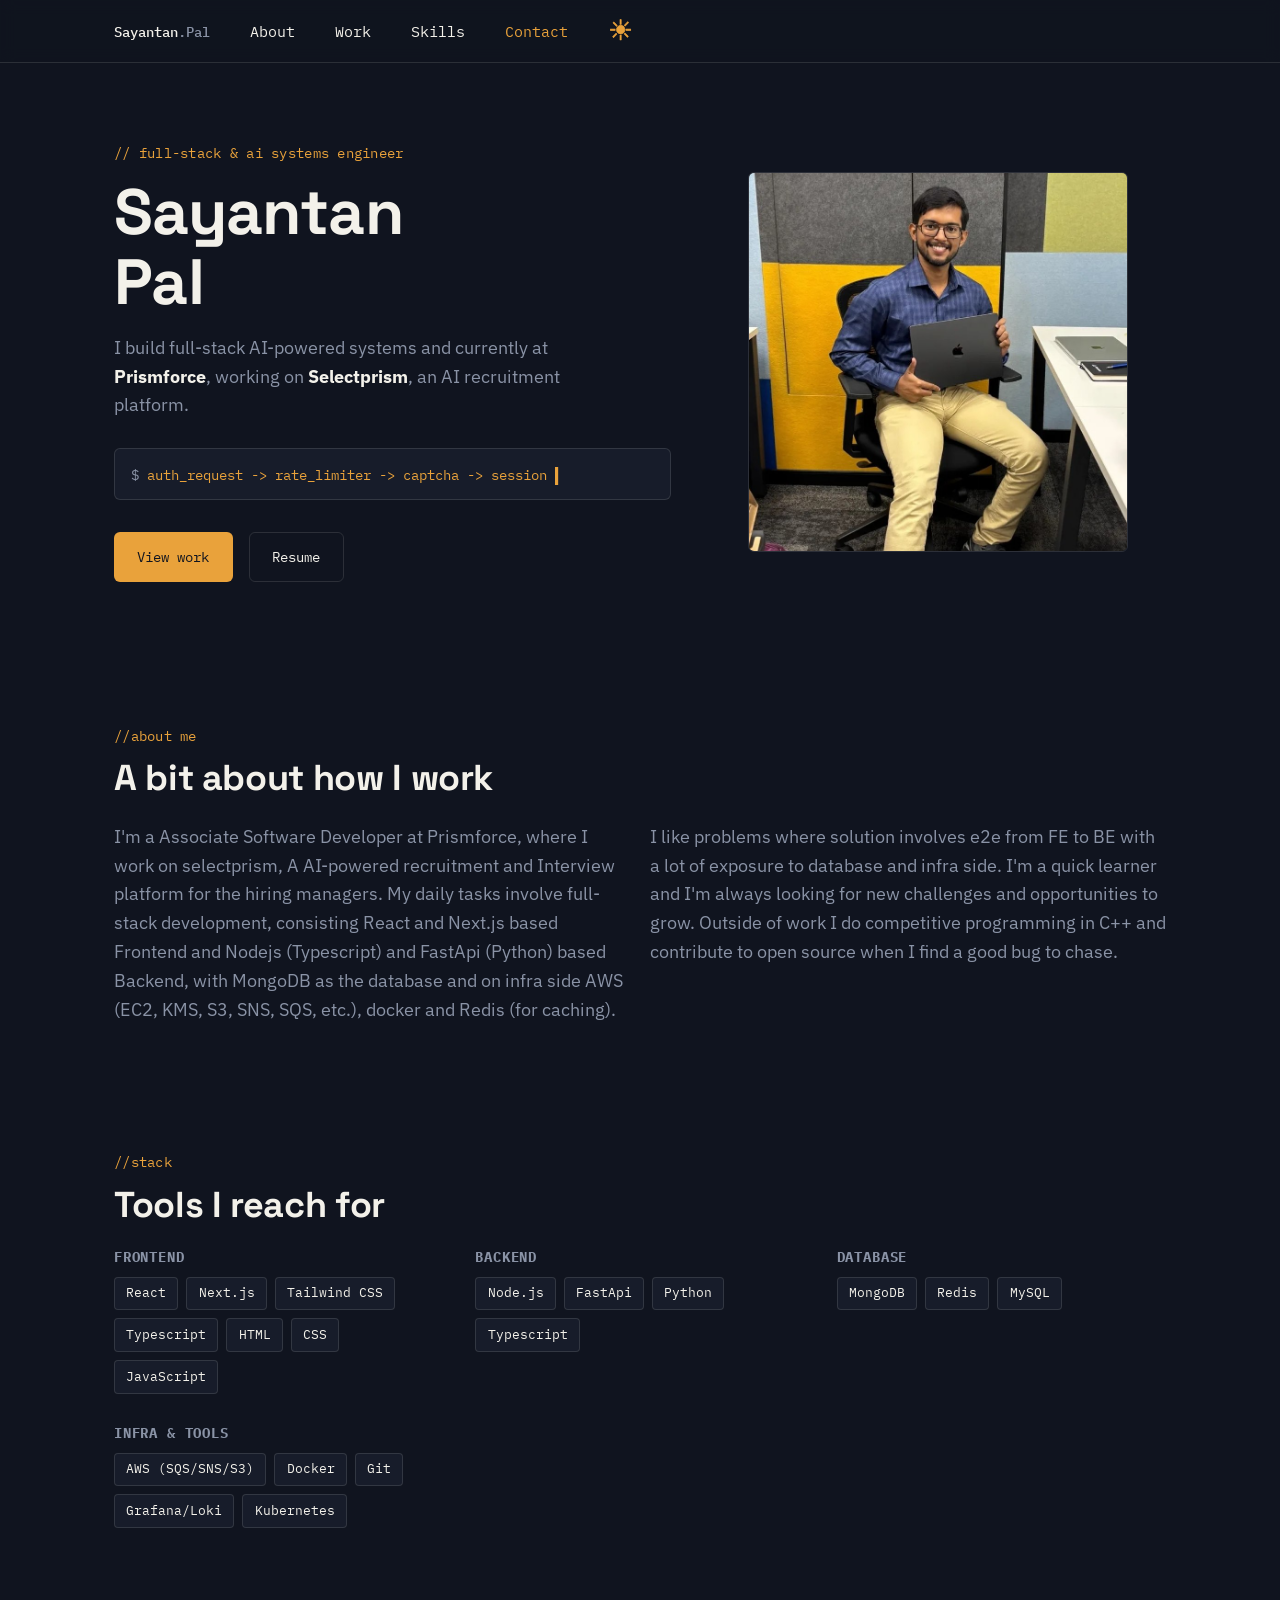
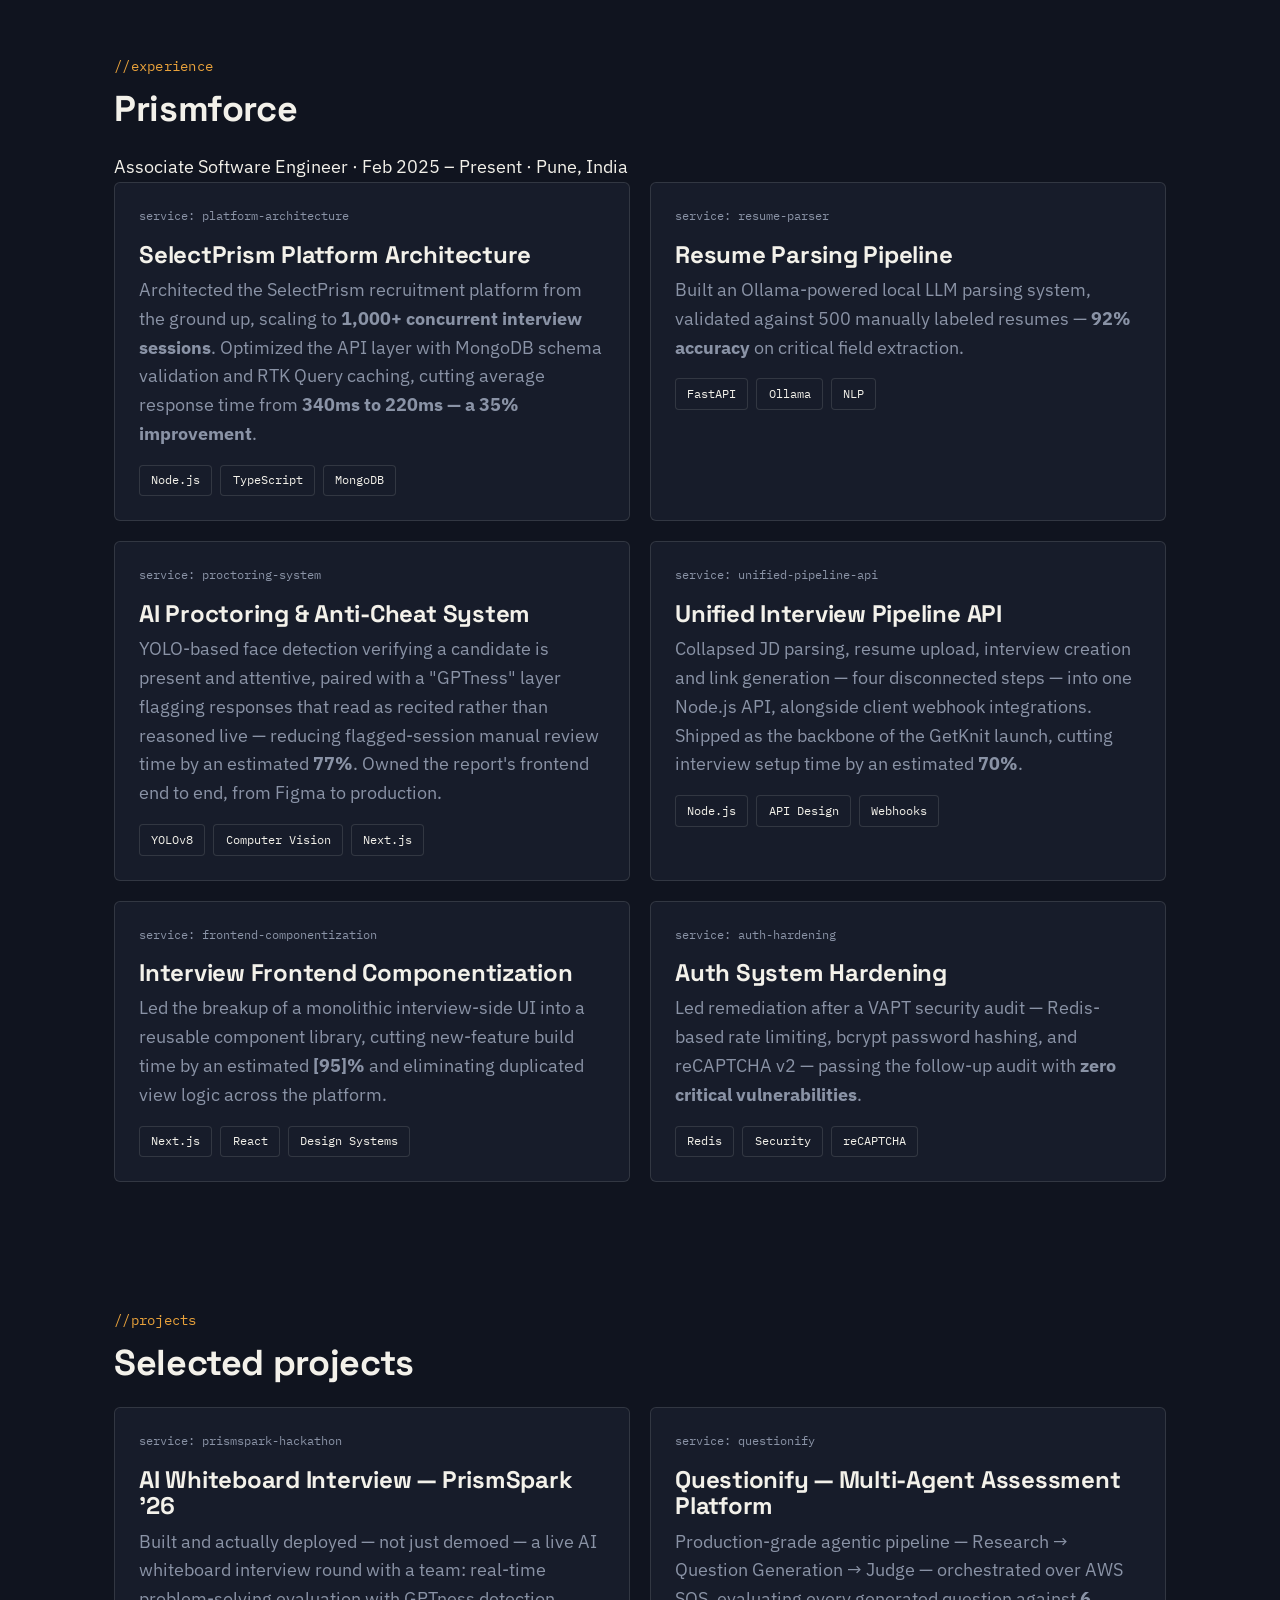
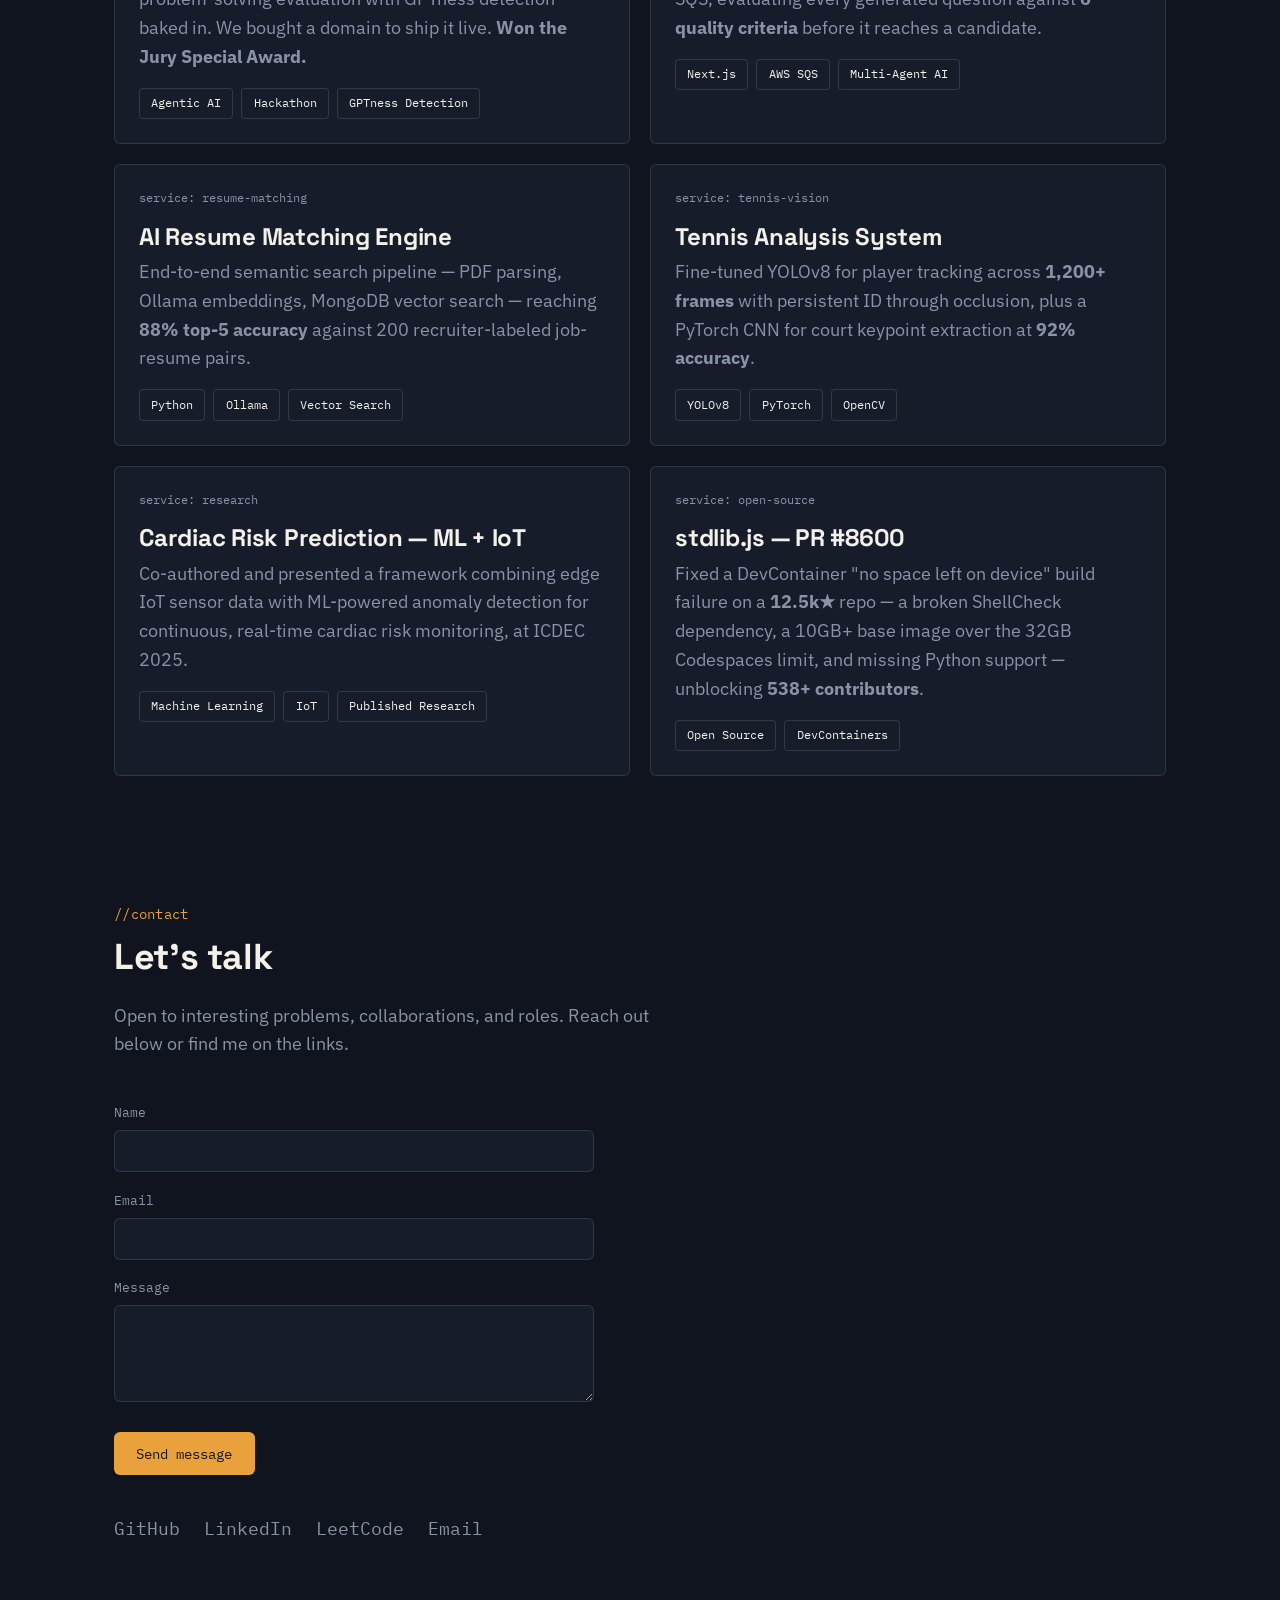
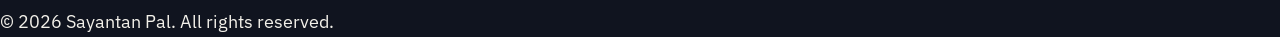
==== index.html @ dda67bf3 "Update index.html to remove brackets from percentage values in project descriptions for clarity and " ====
<!doctype html>
<html lang="en">
  <head>
    <meta charset="UTF-8" />
    <meta name="viewport" content="width=device-width, initial-scale=1.0" />
    <script>
      if (localStorage.theme === "light")
        document.documentElement.classList.add("light");
    </script>

    <title>Sayantan Pal — Software Engineer at Prismforce</title>
    <meta
      name="description"
      content="Sayantan Pal is an Associate Software Engineer at Prismforce in Pune, building SelectPrism — an AI-powered recruitment and interview platform with React, Node.js, Python, FastAPI and AWS."
    />
    <meta name="author" content="Sayantan Pal" />
    <meta name="robots" content="index, follow" />
    <meta
      name="google-site-verification"
      content="dCXlWfoZJRUY3VuRVxlAYqNm7YRlDILNABW3tAD5Na0"
    />

    <link rel="canonical" href="https://sayantan-pal-dev.netlify.app/" />

    <script type="application/ld+json">
      {
        "@context": "https://schema.org",
        "@type": "Person",
        "name": "Sayantan Pal",
        "jobTitle": "Associate Software Engineer",
        "worksFor": { "@type": "Organization", "name": "Prismforce" },
        "url": "https://sayantan-pal-dev.netlify.app/",
        "image": "https://sayantan-pal-dev.netlify.app/assets/sayantan-image.jpg",
        "address": {
          "@type": "PostalAddress",
          "addressLocality": "Pune",
          "addressCountry": "IN"
        },
        "sameAs": [
          "https://github.com/sayantan007pal",
          "https://www.linkedin.com/in/sayantan-pal-05b99b125/"
        ],
        "knowsAbout": [
          "Next.js",
          "React",
          "Node.js",
          "TypeScript",
          "Python",
          "FastAPI",
          "AWS",
          "MongoDB",
          "Docker",
          "Git",
          "Grafana/Loki",
          "Kubernetes"
        ]
      }
    </script>
    <link rel="preconnect" href="https://fonts.googleapis.com" />
    <link rel="preconnect" href="https://fonts.gstatic.com" crossorigin />
    <link
      rel="stylesheet"
      href="https://fonts.googleapis.com/css2?family=IBM+Plex+Mono:wght@400;500&family=IBM+Plex+Sans:wght@400;500&family=Space+Grotesk:wght@500;700&display=swap"
    />
    <link rel="icon" type="image/svg+xml" href="assets/favicon.svg" />
    <link rel="stylesheet" href="css/styles.css" />
  </head>
  <body>
    <div class="fall">
      <span
        class="fall__icon fall__icon--openai"
        style="--x: 8%; --d: 0s; --t: 14s"
        ><svg viewBox="0 0 24 24">
          <use href="assets/icons/fall-icons.svg#openai" /></svg
      ></span>
      <span
        class="fall__icon fall__icon--cursor"
        style="--x: 22%; --d: 3s; --t: 16s"
        ><svg viewBox="0 0 24 24">
          <use href="assets/icons/fall-icons.svg#cursor" /></svg
      ></span>
      <span
        class="fall__icon fall__icon--claude"
        style="--x: 38%; --d: 6s; --t: 13s"
        ><svg viewBox="0 0 24 24">
          <use href="assets/icons/fall-icons.svg#claude" /></svg
      ></span>
      <span
        class="fall__icon fall__icon--ollama"
        style="--x: 54%; --d: 2s; --t: 18s"
        ><svg viewBox="0 0 24 24">
          <use href="assets/icons/fall-icons.svg#ollama" /></svg
      ></span>
      <span
        class="fall__icon fall__icon--kimi"
        style="--x: 70%; --d: 8s; --t: 15s"
        ><svg viewBox="0 0 24 24">
          <use href="assets/icons/fall-icons.svg#kimi" /></svg
      ></span>
      <span
        class="fall__icon fall__icon--vscode"
        style="--x: 86%; --d: 11s; --t: 17s"
        ><svg viewBox="0 0 100 100">
          <use href="assets/icons/fall-icons.svg#vscode" /></svg
      ></span>
    </div>

    <header class="site-header">
      <nav class="nav">
        <ul class="nav__menu">
          <li>
            <a href="#top" class="nav__brand"
              >Sayantan<span class="nav__brand-dim">.Pal</span></a
            >
          </li>
          <li><a href="#about" class="nav__link">About</a></li>
          <li><a href="#work" class="nav__link">Work</a></li>
          <li><a href="#skills" class="nav__link">Skills</a></li>
          <li>
            <a href="#contact" class="nav__link nav__link--cta">Contact</a>
          </li>
          <li>
            <button type="button" class="nav__link" id="themeToggle"></button>
          </li>
        </ul>
      </nav>
    </header>
    <main id="main">
      <section class="hero" id="top">
        <div class="hero__text">
          <p class="eyebrow">// full-stack &amp; ai systems engineer</p>
          <h1>Sayantan<br />Pal</h1>
          <p class="hero__sub">
            I build full-stack AI-powered systems and currently at
            <strong>Prismforce</strong>, working on
            <strong>Selectprism</strong>, an AI recruitment platform.
          </p>
          <figure class="hero__visual">
            <img
              src="assets/sayantan-image.jpg"
              width="800"
              height="800"
              class="waveform"
              alt="Sayantan Pal"
            />
          </figure>

          <div class="ticker">
            <span class="ticker__prompt">$</span>
            <span class="ticker__text" id="tickerText"></span
            ><span class="ticker__cursor">▍</span>
          </div>

          <div class="hero__actions">
            <a href="#work" class="btn btn--primary">View work</a>
            <a
              href="https://drive.google.com/file/d/1gIsnDQEmI83tmYSz5s_uewDQI7IBHpvU/view?usp=sharing"
              class="btn btn--ghost"
              >Resume</a
            >
          </div>
        </div>
      </section>

      <section>
        <div class="about" id="about">
          <p class="eyebrow">//about me</p>
          <h2>A bit about how I work</h2>
          <div class="about__grid">
            <p>
              I'm a Associate Software Developer at Prismforce, where I work on
              selectprism, A AI-powered recruitment and Interview platform for
              the hiring managers. My daily tasks involve full-stack
              development, consisting React and Next.js based Frontend and
              Nodejs (Typescript) and FastApi (Python) based Backend, with
              MongoDB as the database and on infra side AWS (EC2, KMS, S3, SNS,
              SQS, etc.), docker and Redis (for caching).
            </p>
            <p>
              I like problems where solution involves e2e from FE to BE with a
              lot of exposure to database and infra side. I'm a quick learner
              and I'm always looking for new challenges and opportunities to
              grow. Outside of work I do competitive programming in C++ and
              contribute to open source when I find a good bug to chase.
            </p>
          </div>
        </div>
      </section>

      <section class="skills" id="skills">
        <p class="eyebrow">//stack</p>
        <h2>Tools I reach for</h2>
        <div class="skills__grid">
          <div class="skills__group">
            <h3>Frontend</h3>
            <ul class="tag-list">
              <li>React</li>
              <li>Next.js</li>
              <li>Tailwind CSS</li>
              <li>Typescript</li>
              <li>HTML</li>
              <li>CSS</li>
              <li>JavaScript</li>
            </ul>
          </div>
          <div class="skills__group">
            <h3>Backend</h3>
            <ul class="tag-list">
              <li>Node.js</li>
              <li>FastApi</li>
              <li>Python</li>
              <li>Typescript</li>
            </ul>
          </div>
          <div class="skills__group">
            <h3>Database</h3>
            <ul class="tag-list">
              <li>MongoDB</li>
              <li>Redis</li>
              <li>MySQL</li>
            </ul>
          </div>
          <div class="skills__group">
            <h3>Infra &amp; Tools</h3>
            <ul class="tag-list">
              <li>AWS (SQS/SNS/S3)</li>
              <li>Docker</li>
              <li>Git</li>
              <li>Grafana/Loki</li>
              <li>Kubernetes</li>
            </ul>
          </div>
        </div>
      </section>

      <section class="work" id="work">
        <p class="eyebrow">//experience</p>
        <h2>Prismforce</h2>
        <p class="section-sub">
          Associate Software Engineer · Feb 2025 – Present · Pune, India
        </p>
        <div class="work__grid">
          <article class="card">
            <p class="card__service">service: platform-architecture</p>
            <h3>SelectPrism Platform Architecture</h3>
            <p>
              Architected the SelectPrism recruitment platform from the ground
              up, scaling to
              <strong>1,000+ concurrent interview sessions</strong>. Optimized
              the API layer with MongoDB schema validation and RTK Query
              caching, cutting average response time from
              <strong>340ms to 220ms — a 35% improvement</strong>.
            </p>
            <ul class="tag-list tag-list--small">
              <li>Node.js</li>
              <li>TypeScript</li>
              <li>MongoDB</li>
            </ul>
          </article>
          <article class="card">
            <p class="card__service">service: resume-parser</p>
            <h3>Resume Parsing Pipeline</h3>
            <p>
              Built an Ollama-powered local LLM parsing system, validated
              against 500 manually labeled resumes —
              <strong>92% accuracy</strong> on critical field extraction.
            </p>
            <ul class="tag-list tag-list--small">
              <li>FastAPI</li>
              <li>Ollama</li>
              <li>NLP</li>
            </ul>
          </article>
          <article class="card">
            <p class="card__service">service: proctoring-system</p>
            <h3>AI Proctoring &amp; Anti-Cheat System</h3>
            <p>
              YOLO-based face detection verifying a candidate is present and
              attentive, paired with a "GPTness" layer flagging responses that
              read as recited rather than reasoned live — reducing
              flagged-session manual review time by an estimated
              <strong>77%</strong>. Owned the report's frontend end to end,
              from Figma to production.
            </p>
            <ul class="tag-list tag-list--small">
              <li>YOLOv8</li>
              <li>Computer Vision</li>
              <li>Next.js</li>
            </ul>
          </article>
          <article class="card">
            <p class="card__service">service: unified-pipeline-api</p>
            <h3>Unified Interview Pipeline API</h3>
            <p>
              Collapsed JD parsing, resume upload, interview creation and link
              generation — four disconnected steps — into one Node.js API,
              alongside client webhook integrations. Shipped as the backbone of
              the GetKnit launch, cutting interview setup time by an estimated
              <strong>70%</strong>.
            </p>
            <ul class="tag-list tag-list--small">
              <li>Node.js</li>
              <li>API Design</li>
              <li>Webhooks</li>
            </ul>
          </article>
          <article class="card">
            <p class="card__service">service: frontend-componentization</p>
            <h3>Interview Frontend Componentization</h3>
            <p>
              Led the breakup of a monolithic interview-side UI into a reusable
              component library, cutting new-feature build time by an estimated
              <strong>[95]%</strong> and eliminating duplicated view logic
              across the platform.
            </p>
            <ul class="tag-list tag-list--small">
              <li>Next.js</li>
              <li>React</li>
              <li>Design Systems</li>
            </ul>
          </article>
          <article class="card">
            <p class="card__service">service: auth-hardening</p>
            <h3>Auth System Hardening</h3>
            <p>
              Led remediation after a VAPT security audit — Redis-based rate
              limiting, bcrypt password hashing, and reCAPTCHA v2 — passing the
              follow-up audit with
              <strong>zero critical vulnerabilities</strong>.
            </p>
            <ul class="tag-list tag-list--small">
              <li>Redis</li>
              <li>Security</li>
              <li>reCAPTCHA</li>
            </ul>
          </article>
        </div>
      </section>

      <section class="work" id="projects">
        <p class="eyebrow">//projects</p>
        <h2>Selected projects</h2>
        <div class="work__grid">
          <article class="card">
            <p class="card__service">service: prismspark-hackathon</p>
            <h3>AI Whiteboard Interview — PrismSpark '26</h3>
            <p>
              Built and actually deployed — not just demoed — a live AI
              whiteboard interview round with a team: real-time problem-solving
              evaluation with GPTness detection baked in. We bought a domain to
              ship it live. <strong>Won the Jury Special Award.</strong>
            </p>
            <ul class="tag-list tag-list--small">
              <li>Agentic AI</li>
              <li>Hackathon</li>
              <li>GPTness Detection</li>
            </ul>
          </article>
          <article class="card">
            <p class="card__service">service: questionify</p>
            <h3>Questionify — Multi-Agent Assessment Platform</h3>
            <p>
              Production-grade agentic pipeline — Research → Question Generation
              → Judge — orchestrated over AWS SQS, evaluating every generated
              question against <strong>6 quality criteria</strong> before it
              reaches a candidate.
            </p>
            <ul class="tag-list tag-list--small">
              <li>Next.js</li>
              <li>AWS SQS</li>
              <li>Multi-Agent AI</li>
            </ul>
          </article>
          <article class="card">
            <p class="card__service">service: resume-matching</p>
            <h3>AI Resume Matching Engine</h3>
            <p>
              End-to-end semantic search pipeline — PDF parsing, Ollama
              embeddings, MongoDB vector search — reaching
              <strong>88% top-5 accuracy</strong> against 200 recruiter-labeled
              job-resume pairs.
            </p>
            <ul class="tag-list tag-list--small">
              <li>Python</li>
              <li>Ollama</li>
              <li>Vector Search</li>
            </ul>
          </article>
          <article class="card">
            <p class="card__service">service: tennis-vision</p>
            <h3>Tennis Analysis System</h3>
            <p>
              Fine-tuned YOLOv8 for player tracking across
              <strong>1,200+ frames</strong> with persistent ID through
              occlusion, plus a PyTorch CNN for court keypoint extraction at
              <strong>92% accuracy</strong>.
            </p>
            <ul class="tag-list tag-list--small">
              <li>YOLOv8</li>
              <li>PyTorch</li>
              <li>OpenCV</li>
            </ul>
          </article>
          <article class="card">
            <p class="card__service">service: research</p>
            <h3>Cardiac Risk Prediction — ML + IoT</h3>
            <p>
              Co-authored and presented a framework combining edge IoT sensor
              data with ML-powered anomaly detection for continuous, real-time
              cardiac risk monitoring, at ICDEC 2025.
            </p>
            <ul class="tag-list tag-list--small">
              <li>Machine Learning</li>
              <li>IoT</li>
              <li>Published Research</li>
            </ul>
          </article>
          <article class="card">
            <p class="card__service">service: open-source</p>
            <h3>stdlib.js — PR #8600</h3>
            <p>
              Fixed a DevContainer "no space left on device" build failure on a
              <strong>12.5k★</strong> repo — a broken ShellCheck dependency, a
              10GB+ base image over the 32GB Codespaces limit, and missing
              Python support — unblocking <strong>538+ contributors</strong>.
            </p>
            <ul class="tag-list tag-list--small">
              <li>Open Source</li>
              <li>DevContainers</li>
            </ul>
          </article>
        </div>
      </section>

      <section class="contact" id="contact">
        <p class="eyebrow">//contact</p>
        <h2>Let's talk</h2>
        <p class="contact__lead">
          Open to interesting problems, collaborations, and roles. Reach out
          below or find me on the links.
        </p>

        <form
          class="form"
          name="contact"
          method="POST"
          data-netlify="true"
          netlify-honeypot="bot-field"
        >
          <label for="name">Name</label>
          <input type="text" id="name" name="name" required />

          <label for="email">Email</label>
          <input type="email" id="email" name="email" required />

          <label for="message">Message</label>
          <textarea id="message" name="message" rows="4" required></textarea>

          <button type="submit" class="btn btn--primary">Send message</button>
        </form>

        <ul class="social-links">
          <li>
            <a
              href="https://github.com/sayantan007pal"
              target="_blank"
              rel="noopener"
              >GitHub</a
            >
          </li>
          <li>
            <a
              href="https://www.linkedin.com/in/sayantan-pal-05b99b125/"
              target="_blank"
              rel="noopener"
              >LinkedIn</a
            >
          </li>
          <li>
            <a
              href="https://leetcode.com/sayantanpal100/"
              target="_blank"
              rel="noopener"
              >LeetCode</a
            >
          </li>
          <li>
            <a
              href="mailto:sayantanpal100@gmail.com"
              target="_blank"
              rel="noopener"
              >Email</a
            >
          </li>
        </ul>
      </section>
    </main>
    <footer>
      <p>&copy; 2026 Sayantan Pal. All rights reserved.</p>
    </footer>
    <script src="js/main.js" defer></script>
  </body>
</html>
---- css/styles.css ----
/* Keeping every color/font as a CSS variable   */
:root {
  --ink:        #10141F;   /* page background */
  --panel:      #171C2A;   /* card / raised surface background */
  --paper:      #F3F1EA;   /* primary text on dark background */
  --muted:      #8A93A6;   /* secondary text */
  --signal:     #E9A23B;   /* accent: amber "signal lamp" */
  --signal-dim: #C97D1E;   /* accent hover/active state */
  --line:       rgba(243, 241, 234, 0.12); /* subtle borders */

  --font-display: 'Space Grotesk', sans-serif;
  --font-body:    'IBM Plex Sans', sans-serif;
  --font-mono:    'IBM Plex Mono', monospace;

  /* clamp(min, preferred, max) gives "fluid" type */
  --step-0: clamp(1rem, 0.95rem + 0.25vw, 1.125rem);
  --step-1: clamp(1.25rem, 1.1rem + 0.75vw, 1.5rem);
  --step-2: clamp(1.75rem, 1.4rem + 1.5vw, 2.25rem);
  --step-3: clamp(2.5rem, 1.9rem + 3vw, 4rem);

  --max-w: 1100px;
}

html.light {
  --ink:   #F3F1EA;
  --panel: #E7E3D6;
  --paper: #10141F;
  --muted: #5C6578;
  --line:  rgba(16, 20, 31, 0.12);
}

/*
   RESET — removes browser default spacing so we start
   from a predictable baseline.
*/
*, *::before, *::after { box-sizing: border-box; }
* { margin: 0; padding: 0; }

body {
  background: var(--ink);
  color: var(--paper);
  font-family: var(--font-body);
  font-size: var(--step-0);
  line-height: 1.6;
  -webkit-font-smoothing: antialiased;
}

html { scroll-behavior: smooth; }
img, svg { display: block; max-width: 100%; }
ul { list-style: none; }
a { color: inherit; text-decoration: none; }

h1, h2, h3 {
  font-family: var(--font-display);
  font-weight: 700;
  line-height: 1.1;
  letter-spacing: -0.01em;
}
h1 { font-size: var(--step-3); }
h2 { font-size: var(--step-2); margin-bottom: 1.5rem; }
h3 { font-size: var(--step-1); margin-bottom: 0.5rem; }

.eyebrow {
  font-family: var(--font-mono);
  font-size: 0.85rem;
  color: var(--signal);
  letter-spacing: 0.02em;
  margin-bottom: 0.75rem;
}

/* Visible keyboard focus — accessibility basic that's easy to forget */
a:focus-visible, button:focus-visible, input:focus-visible, textarea:focus-visible {
  outline: 2px solid var(--signal);
  outline-offset: 3px;
}

.skip-link {
  position: absolute;
  left: -999px;
  top: 0;
  background: var(--signal);
  color: var(--ink);
  padding: 0.5rem 1rem;
  z-index: 100;
}
.skip-link:focus { left: 1rem; top: 1rem; }


/*
   LAYOUT HELPERS
 */
section {
  max-width: var(--max-w);
  margin-inline: auto;
  padding: 4rem 1.5rem;
}

/*
   FALLING AI ICONS — decorative page background
 */
.fall {
  position: fixed;
  inset: 0;
  z-index: 0;
  pointer-events: none;
  overflow: hidden;
}
main,
.site-footer {
  position: relative;
  z-index: 1;
}
.fall__icon {
  position: absolute;
  left: var(--x);
  top: -3rem;
  width: 1.5rem;
  animation: fall var(--t) var(--d) linear infinite;
}
.fall__icon svg {
  width: 100%;
  height: auto;
  display: block;
}
/* White icons converted to black on light theme */
html.light .fall__icon--openai svg,
html.light .fall__icon--ollama svg,
html.light .fall__icon--kimi svg {
  filter: invert(1);
}
@keyframes fall {
  0%   { transform: translateY(0);     opacity: 0; }
  12%  { opacity: 0.45; }
  80%  { opacity: 0.45; }
  100% { transform: translateY(110vh); opacity: 0; }
}


/*
   HEADER / NAV
   Mobile-first: by default the menu is a full-height panel
   that's hidden off-screen.
   The @media block near the bottom turns it back into a
   normal horizontal row once there's room.*/
.site-header {
  position: sticky;
  top: 0;
  z-index: 50;
  background: color-mix(in srgb, var(--ink) 90%, transparent);
  backdrop-filter: blur(8px);
  border-bottom: 1px solid var(--line);
}

.nav {
  max-width: var(--max-w);
  margin-inline: auto;
  padding: 1rem 1.5rem;
  display: flex;
  align-items: center;
  justify-content: space-between;
}

.nav__brand {
  font-family: var(--font-mono);
  font-weight: 500;
  font-size: 0.90rem;
}
.nav__brand-dim { color: var(--muted); }


.nav__menu button {
  background: none;
  border: 0;
  font: inherit;
  color: inherit;
  cursor: pointer;
}
#themeToggle {
  font-size: 1.75rem;
  line-height: 1;
  color: var(--signal);
  -webkit-text-stroke: 0.6px currentColor;
}
#themeToggle::before { content: "☀"; }          /* dark page → sun = switch to light */
html.light #themeToggle::before { content: "☾"; } /* light page → moon = switch to dark */

.nav__menu {
  display: flex;
  align-items: center;
  gap: 1rem;
  font-family: var(--font-mono);
  font-size: 0.75rem;
}

.nav__link--cta {
  color: var(--signal);
}

/* HERO
   Single column on mobile, two-column grid once there's
   width for the photo to sit beside the text.*/
.hero {
  display: grid;
  gap: 2.5rem;
  padding-top: 4rem;
  padding-bottom: 4rem;
}

.hero__sub {
  color: var(--muted);
  max-width: 42ch;
  margin-top: 1rem;
}

.hero__sub strong { color: var(--paper); }

.ticker {
  font-family: var(--font-mono);
  font-size: 0.9rem;
  color: var(--signal);
  margin-top: 1.75rem;
  background: var(--panel);
  border: 1px solid var(--line);
  border-radius: 6px;
  padding: 0.85rem 1rem;
  display: flex;
  gap: 0.5rem;
  min-height: 2.6em;
  align-items: center;
}
.ticker__prompt { color: var(--muted); }
.ticker__cursor { animation: blink 1s step-end infinite; }
@keyframes blink { 50% { opacity: 0; } }

.hero__actions {
  display: flex;
  gap: 1rem;
  margin-top: 2rem;
  flex-wrap: wrap;
}

.btn {
  font-family: var(--font-mono);
  font-size: 0.9rem;
  padding: 0.75rem 1.4rem;
  border-radius: 6px;
  border: 1px solid transparent;
  display: inline-block;
  transition: transform 0.15s ease, background 0.15s ease;
}
.btn:hover { transform: translateY(-2px); }
.btn--primary { background: var(--signal); color: var(--ink); }
.btn--primary:hover { background: var(--signal-dim); }
.btn--ghost { border-color: var(--line); color: var(--paper); }
.btn--ghost:hover { border-color: var(--signal); }

.hero__visual {
  width: min(220px, 70%);
  margin-top: 1.75rem;
}
.hero__visual img {
  width: 100%;
  height: auto;
  aspect-ratio: 1;
  object-fit: cover;
  border-radius: 6px;
  border: 1px solid var(--line);
}

/* ABOUT */
.about__grid {
  display: grid;
  gap: 1.25rem;
}
.about__grid p { color: var(--muted); }

/* SKILLS */
.skills__grid {
  display: grid;
  gap: 2rem;
}
.skills__group h3 {
  font-family: var(--font-mono);
  font-size: 0.85rem;
  color: var(--muted);
  text-transform: uppercase;
  letter-spacing: 0.06em;
}

.tag-list {
  display: flex;
  flex-wrap: wrap;
  gap: 0.5rem;
  margin-top: 0.75rem;
}
.tag-list li {
  font-family: var(--font-mono);
  font-size: 0.8rem;
  background: var(--panel);
  border: 1px solid var(--line);
  padding: 0.35rem 0.7rem;
  border-radius: 4px;
  color: var(--paper);
}
.tag-list--small li { font-size: 0.72rem; }

/* PROJECTS / WORK
   Cards styled like log/service entries.*/
.work__grid {
  display: grid;
  gap: 1.25rem;
  grid-template-columns: 1fr; /* one column on mobile */
}

.card {
  background: var(--panel);
  border: 1px solid var(--line);
  border-radius: 6px;
  padding: 1.5rem;
}
.card__service {
  font-family: var(--font-mono);
  font-size: 0.72rem;
  color: var(--signal);
  margin-bottom: 0.6rem;
}
.card p { color: var(--muted); margin-bottom: 1rem; }

/* CONTACT */
.contact__lead { color: var(--muted); max-width: 50ch; margin-bottom: 2rem; }

.form {
  display: grid;
  gap: 0.4rem;
  max-width: 480px;
}
.form label {
  font-family: var(--font-mono);
  font-size: 0.8rem;
  color: var(--muted);
  margin-top: 0.75rem;
}
.form input, .form textarea {
  background: var(--panel);
  border: 1px solid var(--line);
  border-radius: 6px;
  color: var(--paper);
  padding: 0.7rem;
  font-family: var(--font-body);
}
.form button { margin-top: 1.5rem; justify-self: start; border: none; cursor: pointer; }
.hidden-field { position: absolute; left: -9999px; } /* hides the honeypot field from humans, bots still fill it */

.social-links {
  display: flex;
  gap: 1.5rem;
  margin-top: 2.5rem;
  font-family: var(--font-mono);
}
.social-links a { color: var(--muted); }
.social-links a:hover { color: var(--signal); }

/* FOOTER */
.site-footer {
  text-align: center;
  padding: 2rem 1.5rem;
  color: var(--muted);
  font-size: 0.85rem;
  border-top: 1px solid var(--line);
}

/* BREAKPOINT 1 — ~600px (tablets, large phones) */
@media (min-width: 600px) {
  .work__grid { grid-template-columns: 1fr 1fr; }
  .about__grid { grid-template-columns: 1fr 1fr; }
}

/* 
   BREAKPOINT-2 - 900px (small laptops and up)
*/
@media (min-width: 900px) {
  .nav__menu { gap: 2.5rem; font-size: 0.95rem; }

  .hero {
    padding-top: 5rem;
    padding-bottom: 5rem;
  }
  .hero__text {
    display: grid;
    grid-template-columns: 1.1fr 0.9fr;
    column-gap: 2.5rem;
    align-items: center;
  }
  .hero__text > :not(.hero__visual) { grid-column: 1; }
  .hero__visual {
    grid-column: 2;
    grid-row: 1 / span 5;
    align-self: center;
    justify-self: center;
    width: min(100%, 380px);
    margin-top: 0;
  }

  .skills__grid { grid-template-columns: repeat(3, 1fr); }
  .work__grid { grid-template-columns: repeat(2, 1fr); }
}
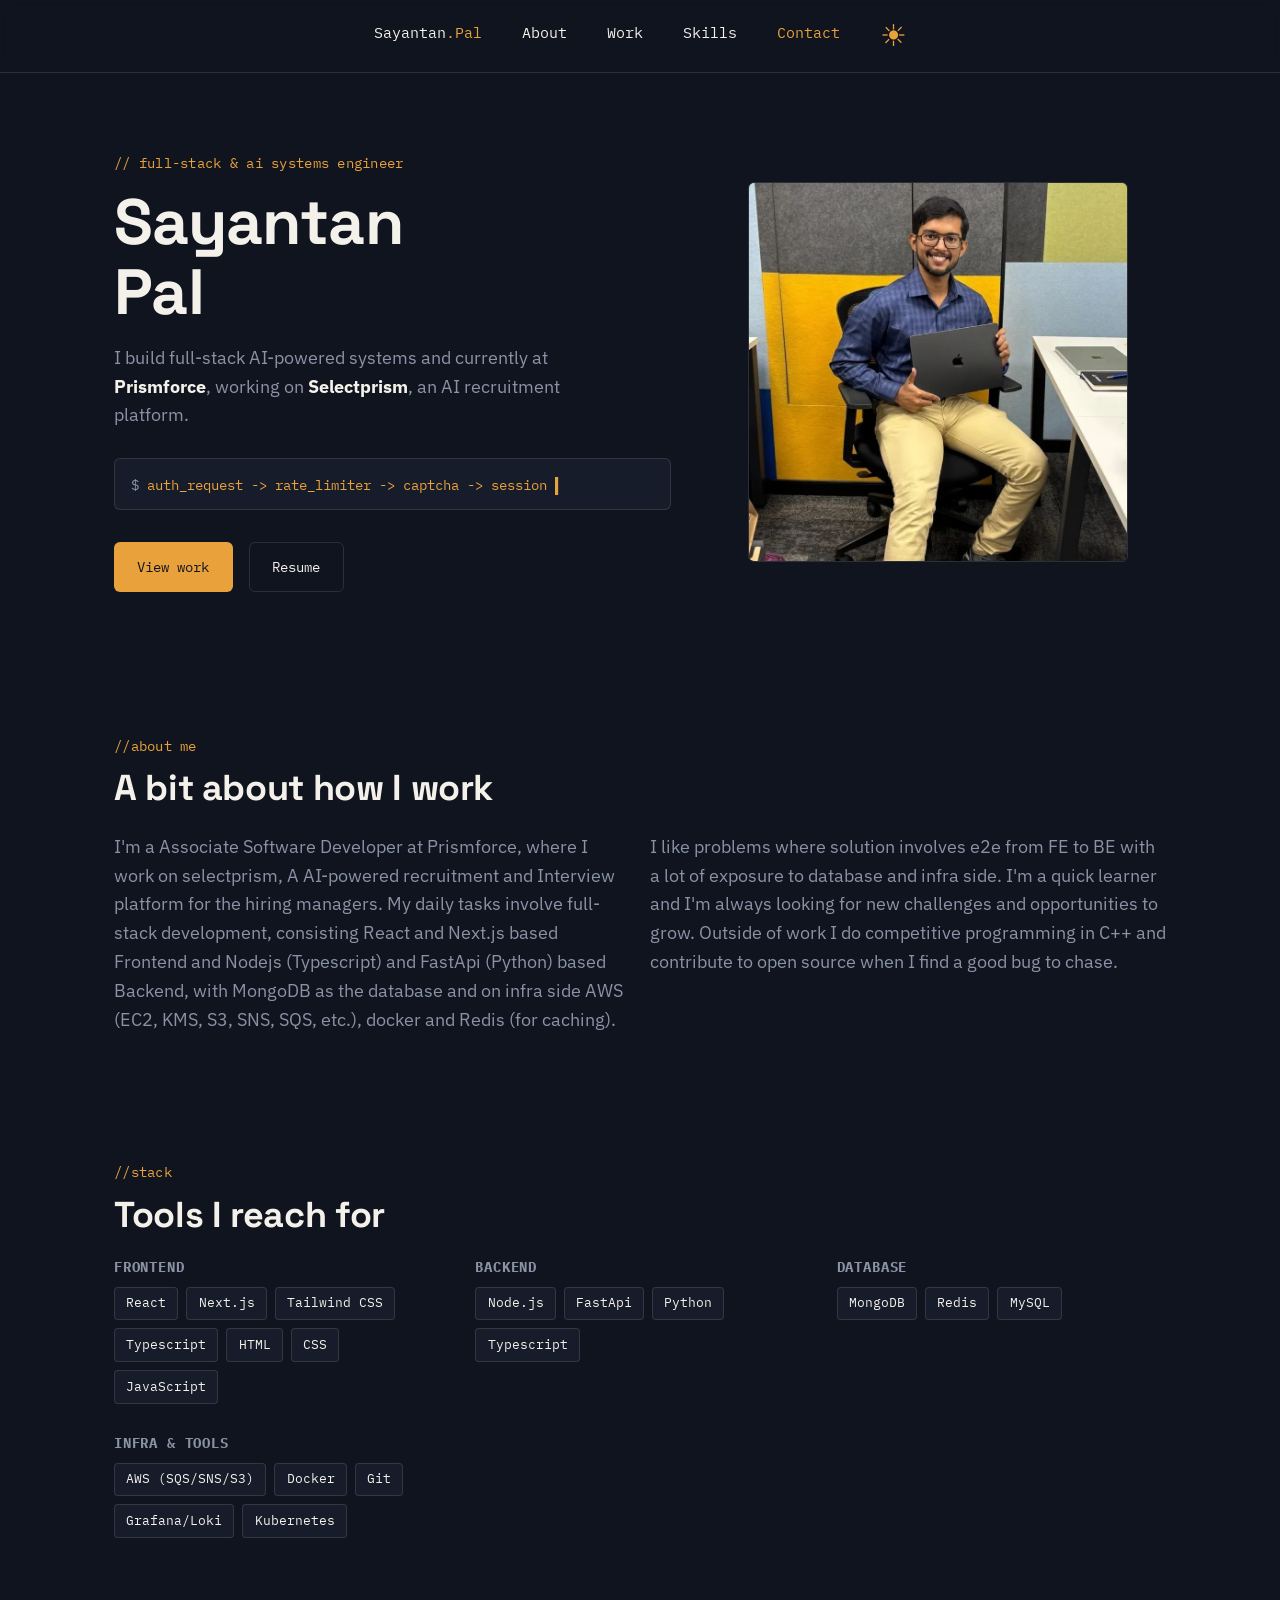
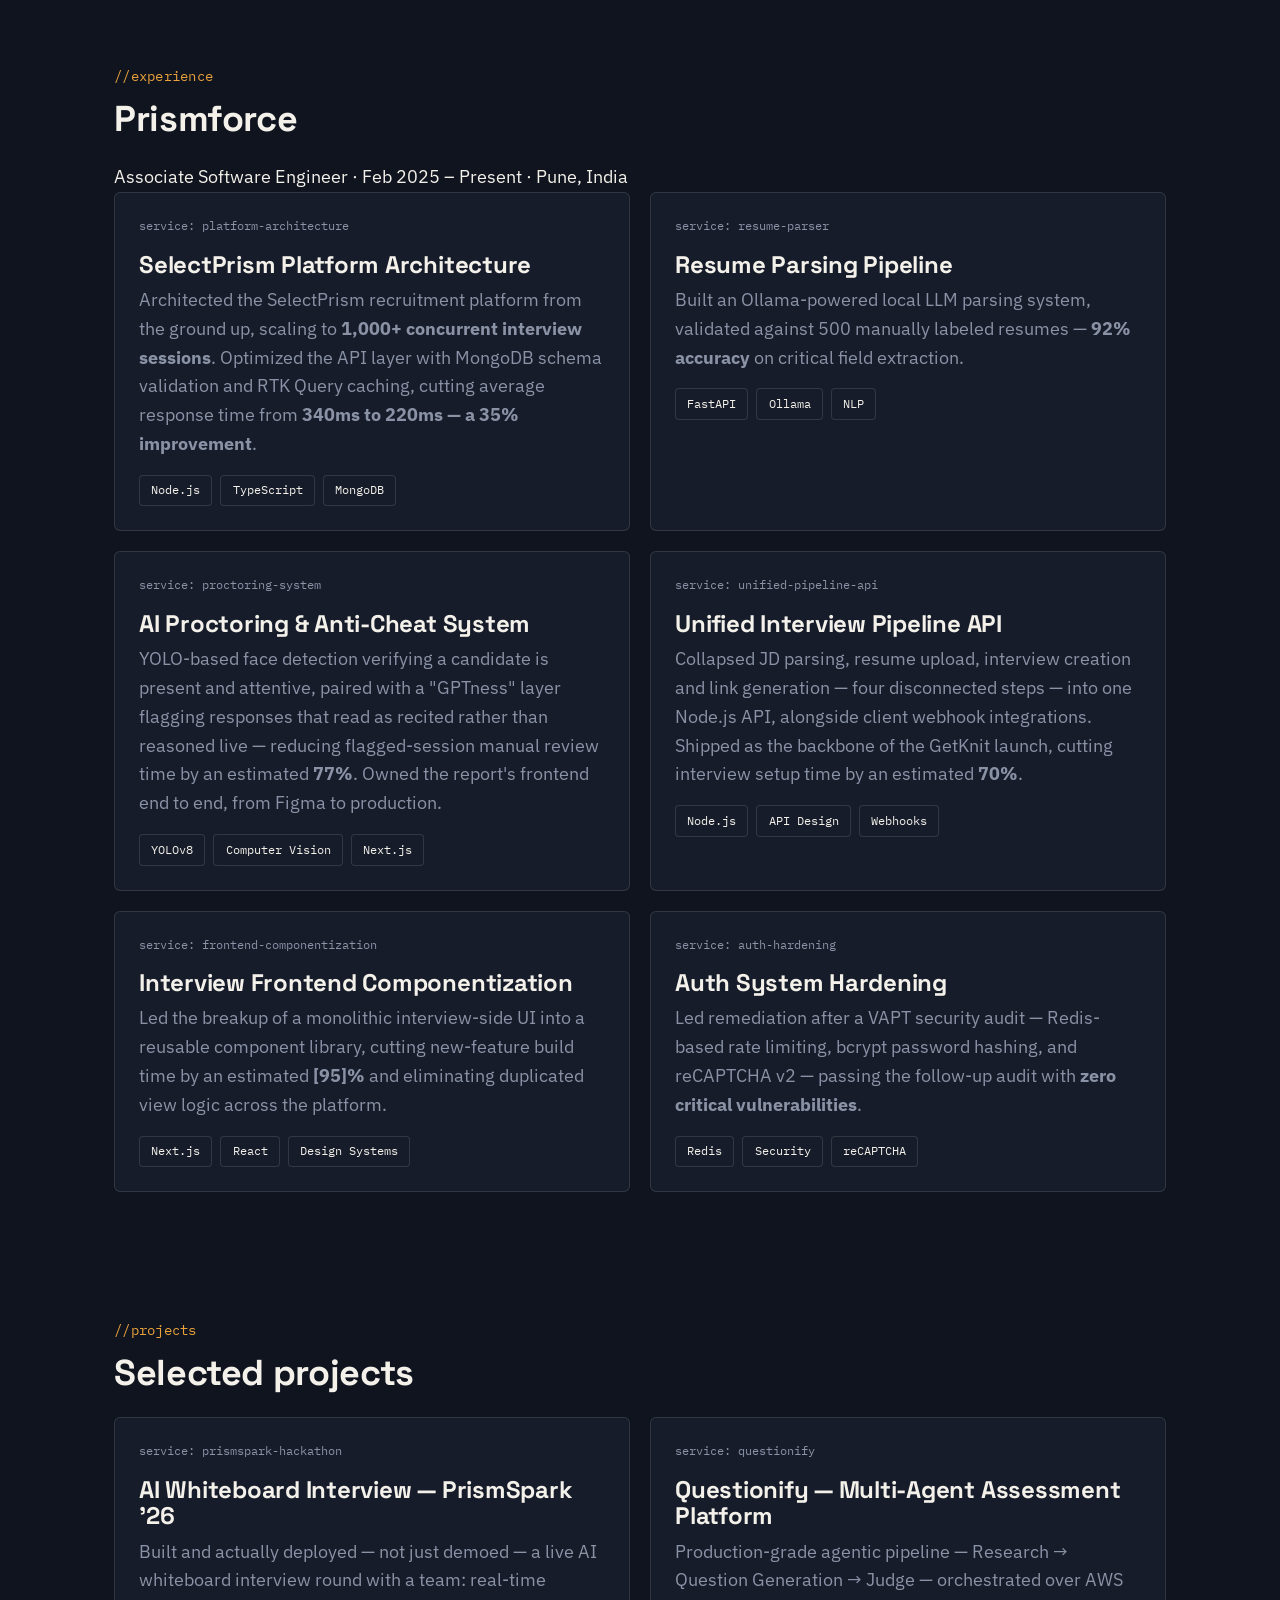
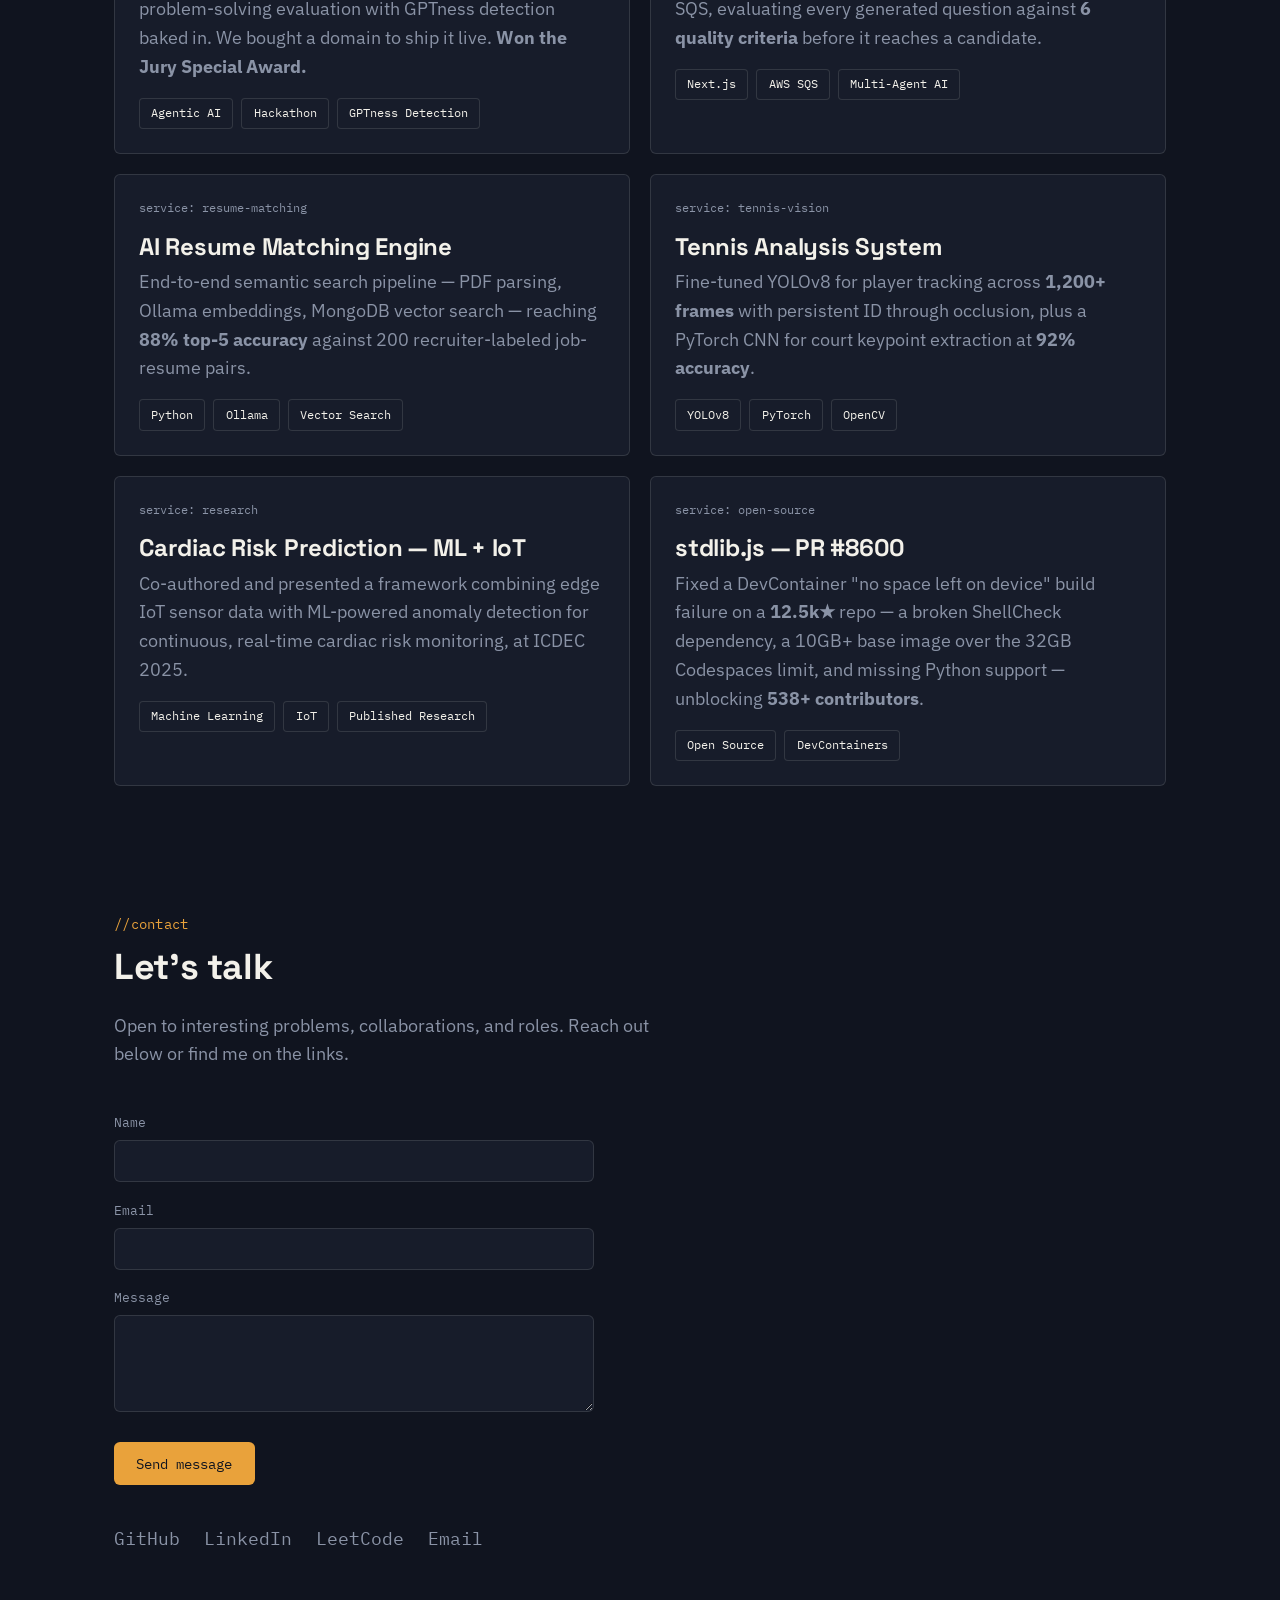
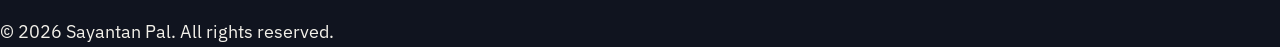
==== commit aa98f68d: "Refactor index.html and styles.css to enhance navigation styling and layout; update brand class name" ====
--- a/index.html
+++ b/index.html
@@ -110,7 +110,7 @@
         <ul class="nav__menu">
           <li>
             <a href="#top" class="nav__brand"
-              >Sayantan<span class="nav__brand-dim">.Pal</span></a
+              >Sayantan<span class="nav__brand__dim">.Pal</span></a
             >
           </li>
           <li><a href="#about" class="nav__link">About</a></li>
--- a/css/styles.css
+++ b/css/styles.css
@@ -12,7 +12,7 @@
   --font-body:    'IBM Plex Sans', sans-serif;
   --font-mono:    'IBM Plex Mono', monospace;
 
-  /* clamp(min, preferred, max) gives "fluid" type */
+  /* clamp(min, preferred, max) */
   --step-0: clamp(1rem, 0.95rem + 0.25vw, 1.125rem);
   --step-1: clamp(1.25rem, 1.1rem + 0.75vw, 1.5rem);
   --step-2: clamp(1.75rem, 1.4rem + 1.5vw, 2.25rem);
@@ -30,8 +30,7 @@
 }
 
 /*
-   RESET — removes browser default spacing so we start
-   from a predictable baseline.
+    removes browser default spacing 
 */
 *, *::before, *::after { box-sizing: border-box; }
 * { margin: 0; padding: 0; }
@@ -68,7 +67,7 @@
   margin-bottom: 0.75rem;
 }
 
-/* Visible keyboard focus — accessibility basic that's easy to forget */
+/* Visible keyboard focus */
 a:focus-visible, button:focus-visible, input:focus-visible, textarea:focus-visible {
   outline: 2px solid var(--signal);
   outline-offset: 3px;
@@ -96,7 +95,7 @@
 }
 
 /*
-   FALLING AI ICONS — decorative page background
+   FALLING AI ICONS
  */
 .fall {
   position: fixed;
@@ -137,9 +136,7 @@
 
 
 /*
-   HEADER / NAV
-   Mobile-first: by default the menu is a full-height panel
-   that's hidden off-screen.
+   HEADER 
    The @media block near the bottom turns it back into a
    normal horizontal row once there's room.*/
 .site-header {
@@ -152,49 +149,44 @@
 }
 
 .nav {
-  max-width: var(--max-w);
+  max-width:100vw ;
   margin-inline: auto;
-  padding: 1rem 1.5rem;
-  display: flex;
-  align-items: center;
-  justify-content: space-between;
-}
-
-.nav__brand {
-  font-family: var(--font-mono);
-  font-weight: 500;
-  font-size: 0.90rem;
-}
-.nav__brand-dim { color: var(--muted); }
+  padding: 20px 20px;
+  justify-content: center;
+
+}
+
+.nav__brand__dim { color: var(--signal); }
 
 
 .nav__menu button {
   background: none;
   border: 0;
   font: inherit;
-  color: inherit;
   cursor: pointer;
 }
+
+.nav__menu {
+  display: flex;
+  gap: 1rem;
+  font-family: var(--font-mono);
+  font-size: 0.75rem;
+  justify-content: center;
+}
+
+.nav__link--cta {
+  color: var(--signal);
+}
+
 #themeToggle {
-  font-size: 1.75rem;
+  font-size: 2em;
   line-height: 1;
   color: var(--signal);
-  -webkit-text-stroke: 0.6px currentColor;
 }
 #themeToggle::before { content: "☀"; }          /* dark page → sun = switch to light */
 html.light #themeToggle::before { content: "☾"; } /* light page → moon = switch to dark */
 
-.nav__menu {
-  display: flex;
-  align-items: center;
-  gap: 1rem;
-  font-family: var(--font-mono);
-  font-size: 0.75rem;
-}
-
-.nav__link--cta {
-  color: var(--signal);
-}
+
 
 /* HERO
    Single column on mobile, two-column grid once there's
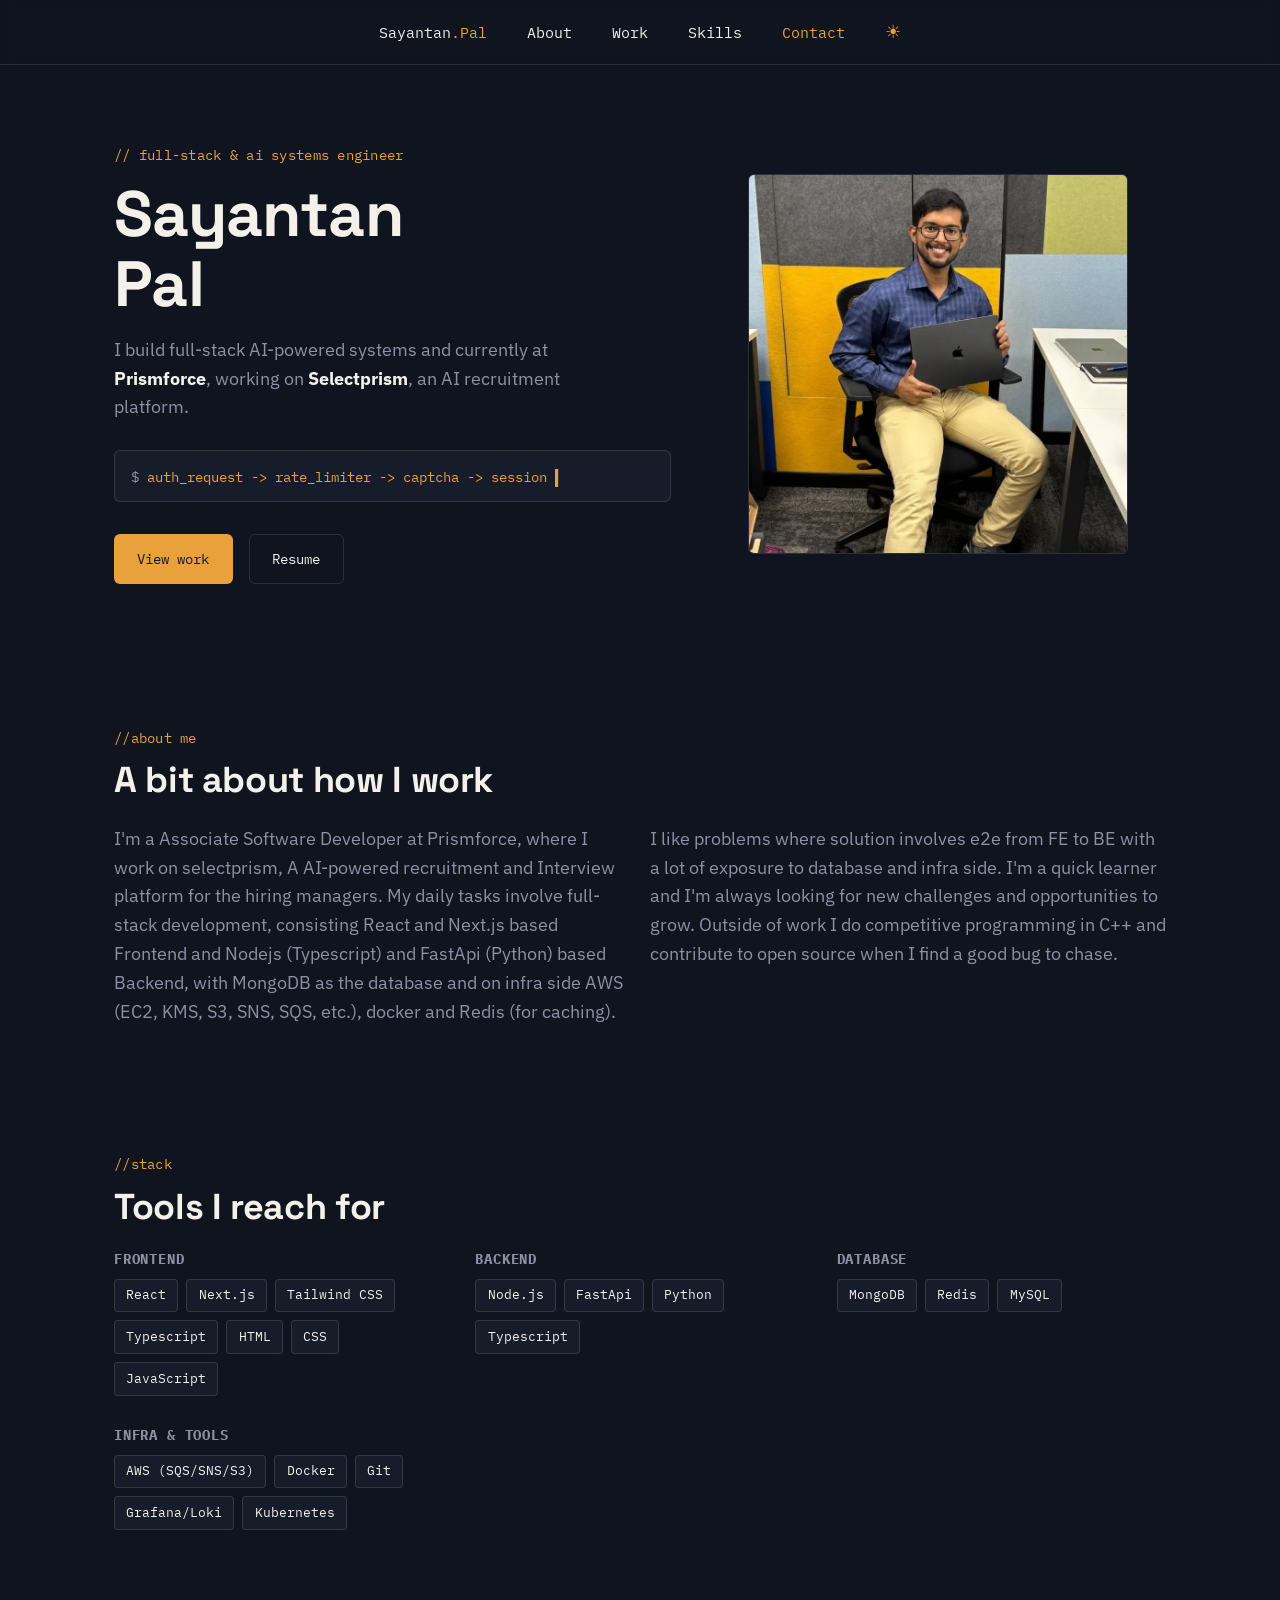
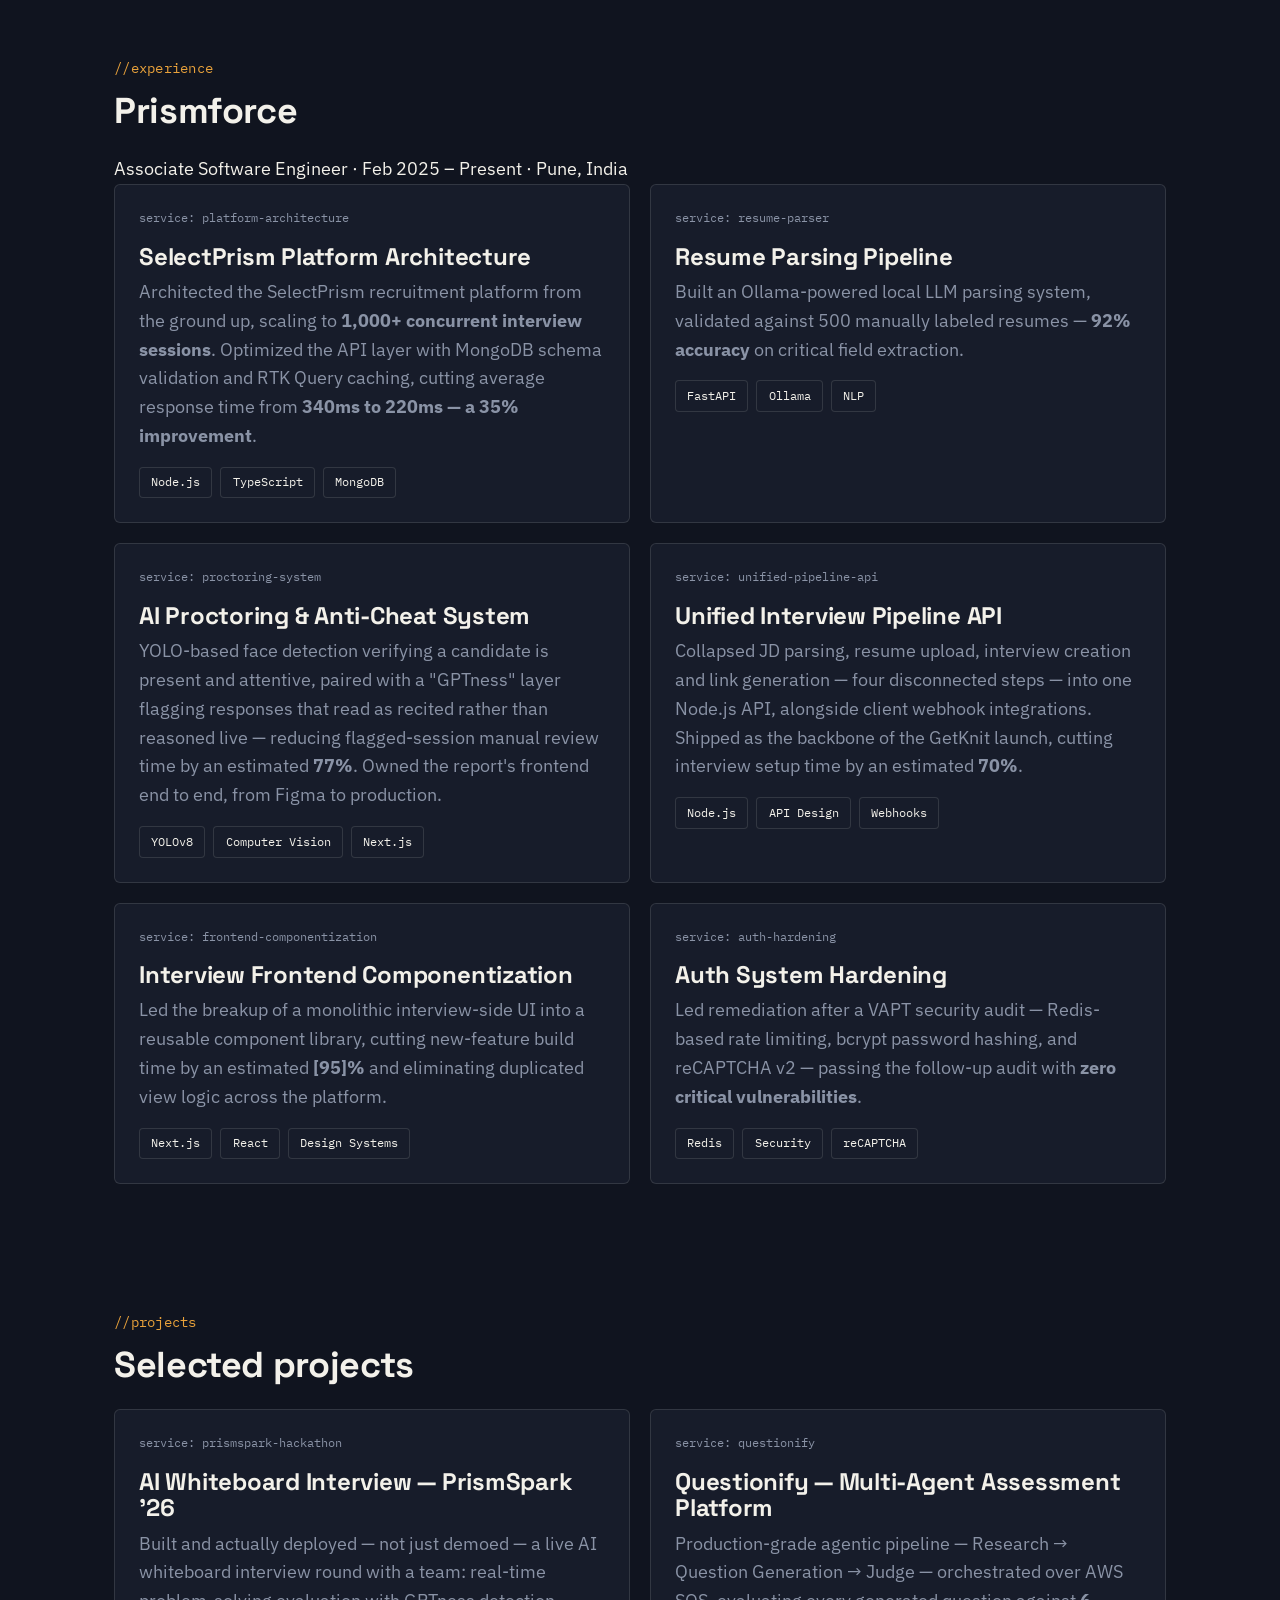
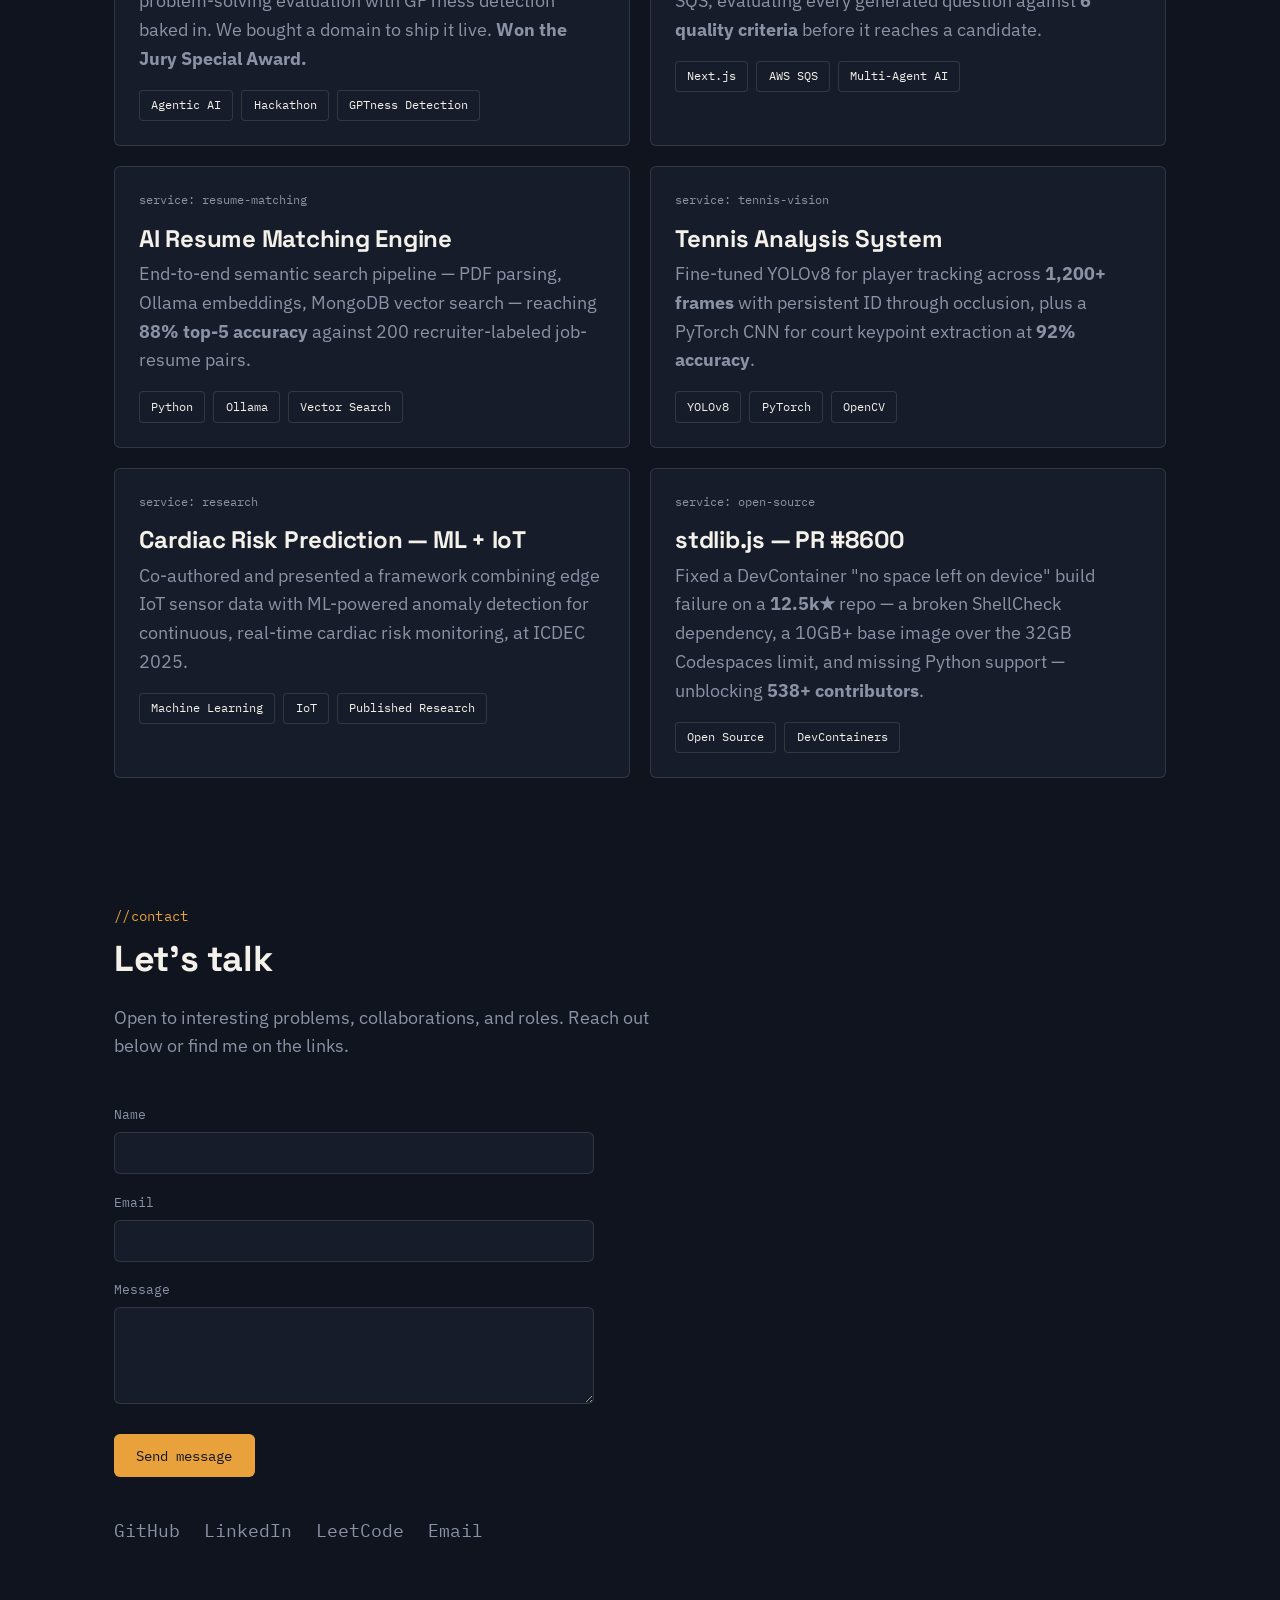
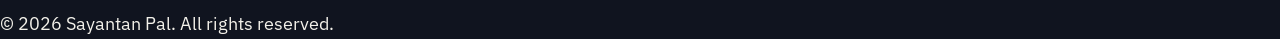
==== commit f41fa4ae: "Refactor index.html and styles.css to update navigation class names for consistency and improve layo" ====
--- a/index.html
+++ b/index.html
@@ -106,18 +106,18 @@
     </div>
 
     <header class="site-header">
-      <nav class="nav">
-        <ul class="nav__menu">
-          <li>
-            <a href="#top" class="nav__brand"
-              >Sayantan<span class="nav__brand__dim">.Pal</span></a
+      <nav class="nav-bar">
+        <ul class="nav-bar-menu">
+          <li>
+            <a href="#top" class="nav-bar-menu-name"
+              >Sayantan<span class="nav-bar-menu-name-dim">.Pal</span></a
             >
           </li>
-          <li><a href="#about" class="nav__link">About</a></li>
-          <li><a href="#work" class="nav__link">Work</a></li>
-          <li><a href="#skills" class="nav__link">Skills</a></li>
-          <li>
-            <a href="#contact" class="nav__link nav__link--cta">Contact</a>
+          <li><a href="#about" class="nav-bar-menu-items">About</a></li>
+          <li><a href="#work" class="nav-bar-menu-items">Work</a></li>
+          <li><a href="#skills" class="nav-bar-menu-items">Skills</a></li>
+          <li>
+            <a href="#contact" class="nav-bar-menu-items nav-bar-menu-items-contact">Contact</a>
           </li>
           <li>
             <button type="button" class="nav__link" id="themeToggle"></button>
--- a/css/styles.css
+++ b/css/styles.css
@@ -148,7 +148,7 @@
   border-bottom: 1px solid var(--line);
 }
 
-.nav {
+.nav-bar {
   max-width:100vw ;
   margin-inline: auto;
   padding: 20px 20px;
@@ -156,17 +156,17 @@
 
 }
 
-.nav__brand__dim { color: var(--signal); }
-
-
-.nav__menu button {
+.nav-bar-menu-name-dim { color: var(--signal); }
+
+
+.nav-bar-menu button {
   background: none;
   border: 0;
-  font: inherit;
+  appearance: none;
   cursor: pointer;
 }
 
-.nav__menu {
+.nav-bar-menu {
   display: flex;
   gap: 1rem;
   font-family: var(--font-mono);
@@ -174,14 +174,16 @@
   justify-content: center;
 }
 
-.nav__link--cta {
+.nav-bar-menu-items-contact {
   color: var(--signal);
 }
 
 #themeToggle {
-  font-size: 2em;
+  font-size: var(--step-0);
   line-height: 1;
   color: var(--signal);
+  max-height: 1.2em;
+  overflow: hidden;
 }
 #themeToggle::before { content: "☀"; }          /* dark page → sun = switch to light */
 html.light #themeToggle::before { content: "☾"; } /* light page → moon = switch to dark */
@@ -371,7 +373,7 @@
    BREAKPOINT-2 - 900px (small laptops and up)
 */
 @media (min-width: 900px) {
-  .nav__menu { gap: 2.5rem; font-size: 0.95rem; }
+  .nav-bar-menu { gap: 2.5rem; font-size: 0.95rem; }
 
   .hero {
     padding-top: 5rem;
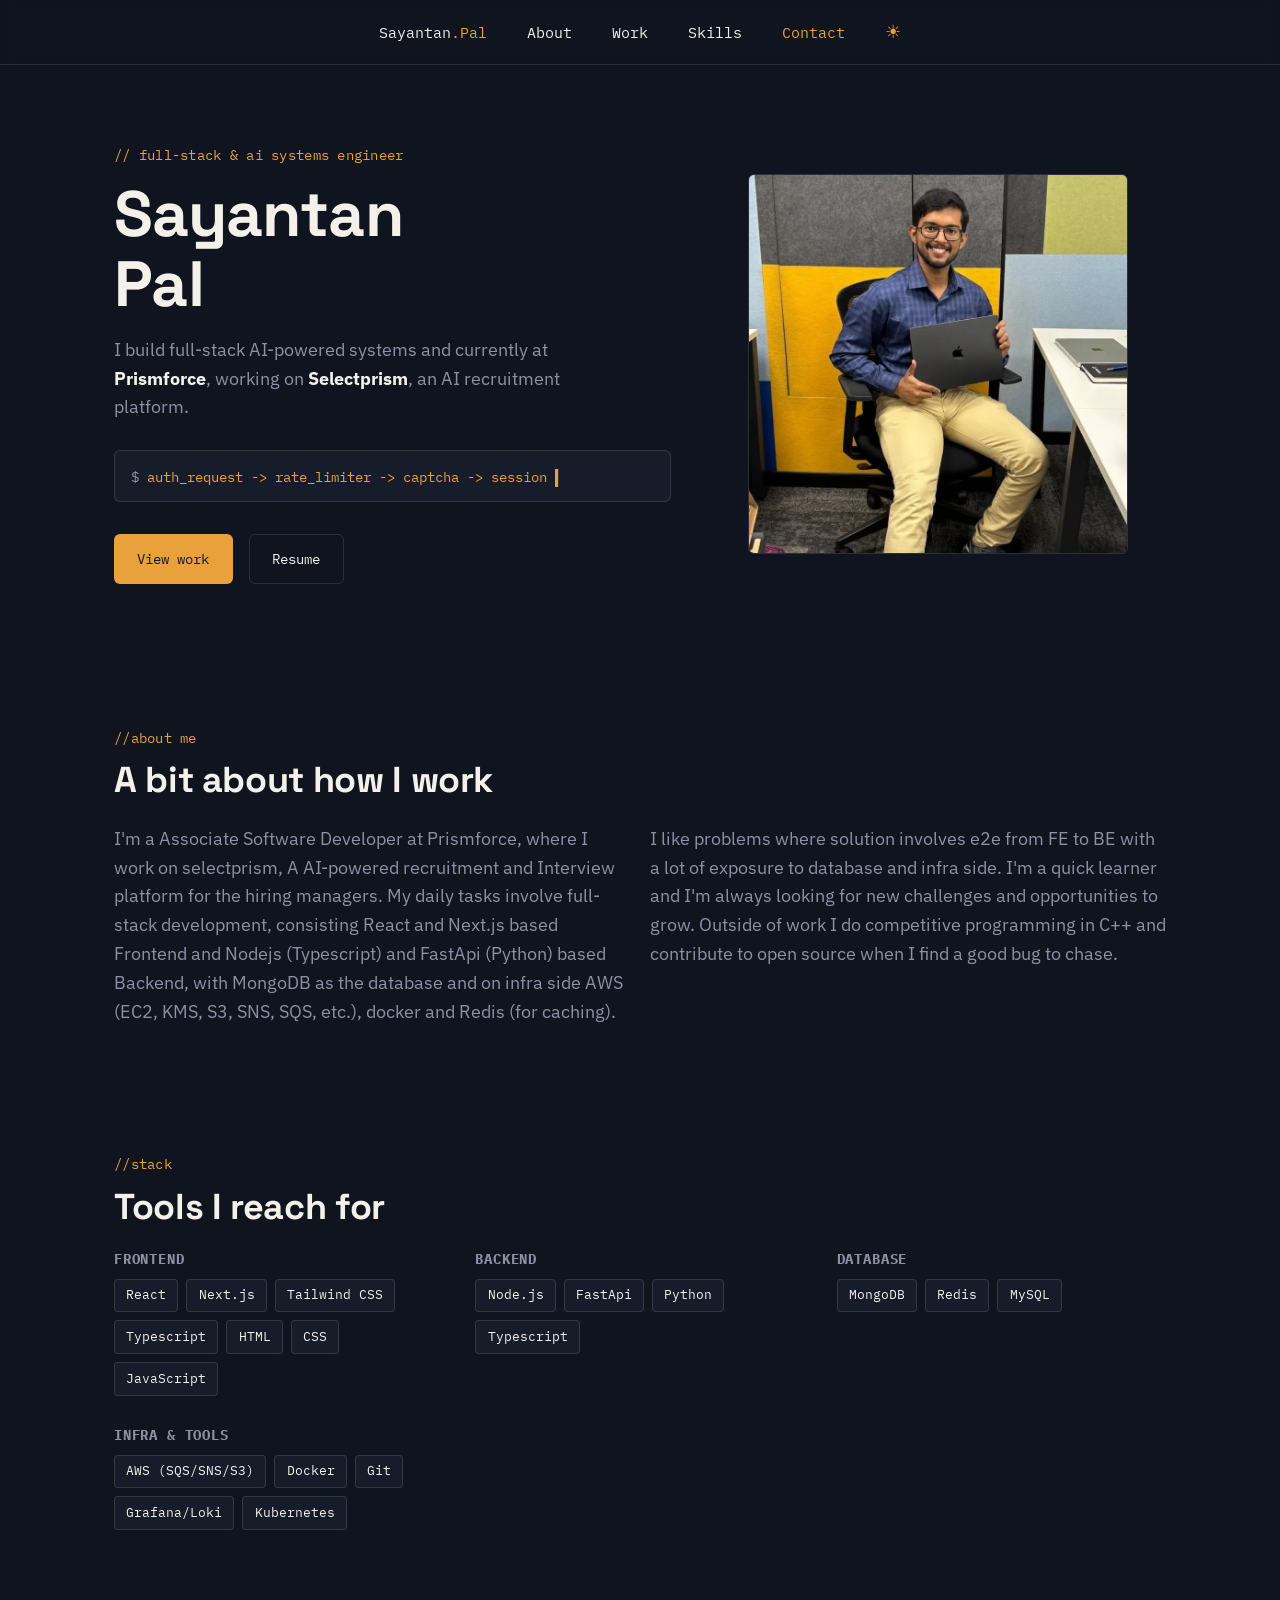
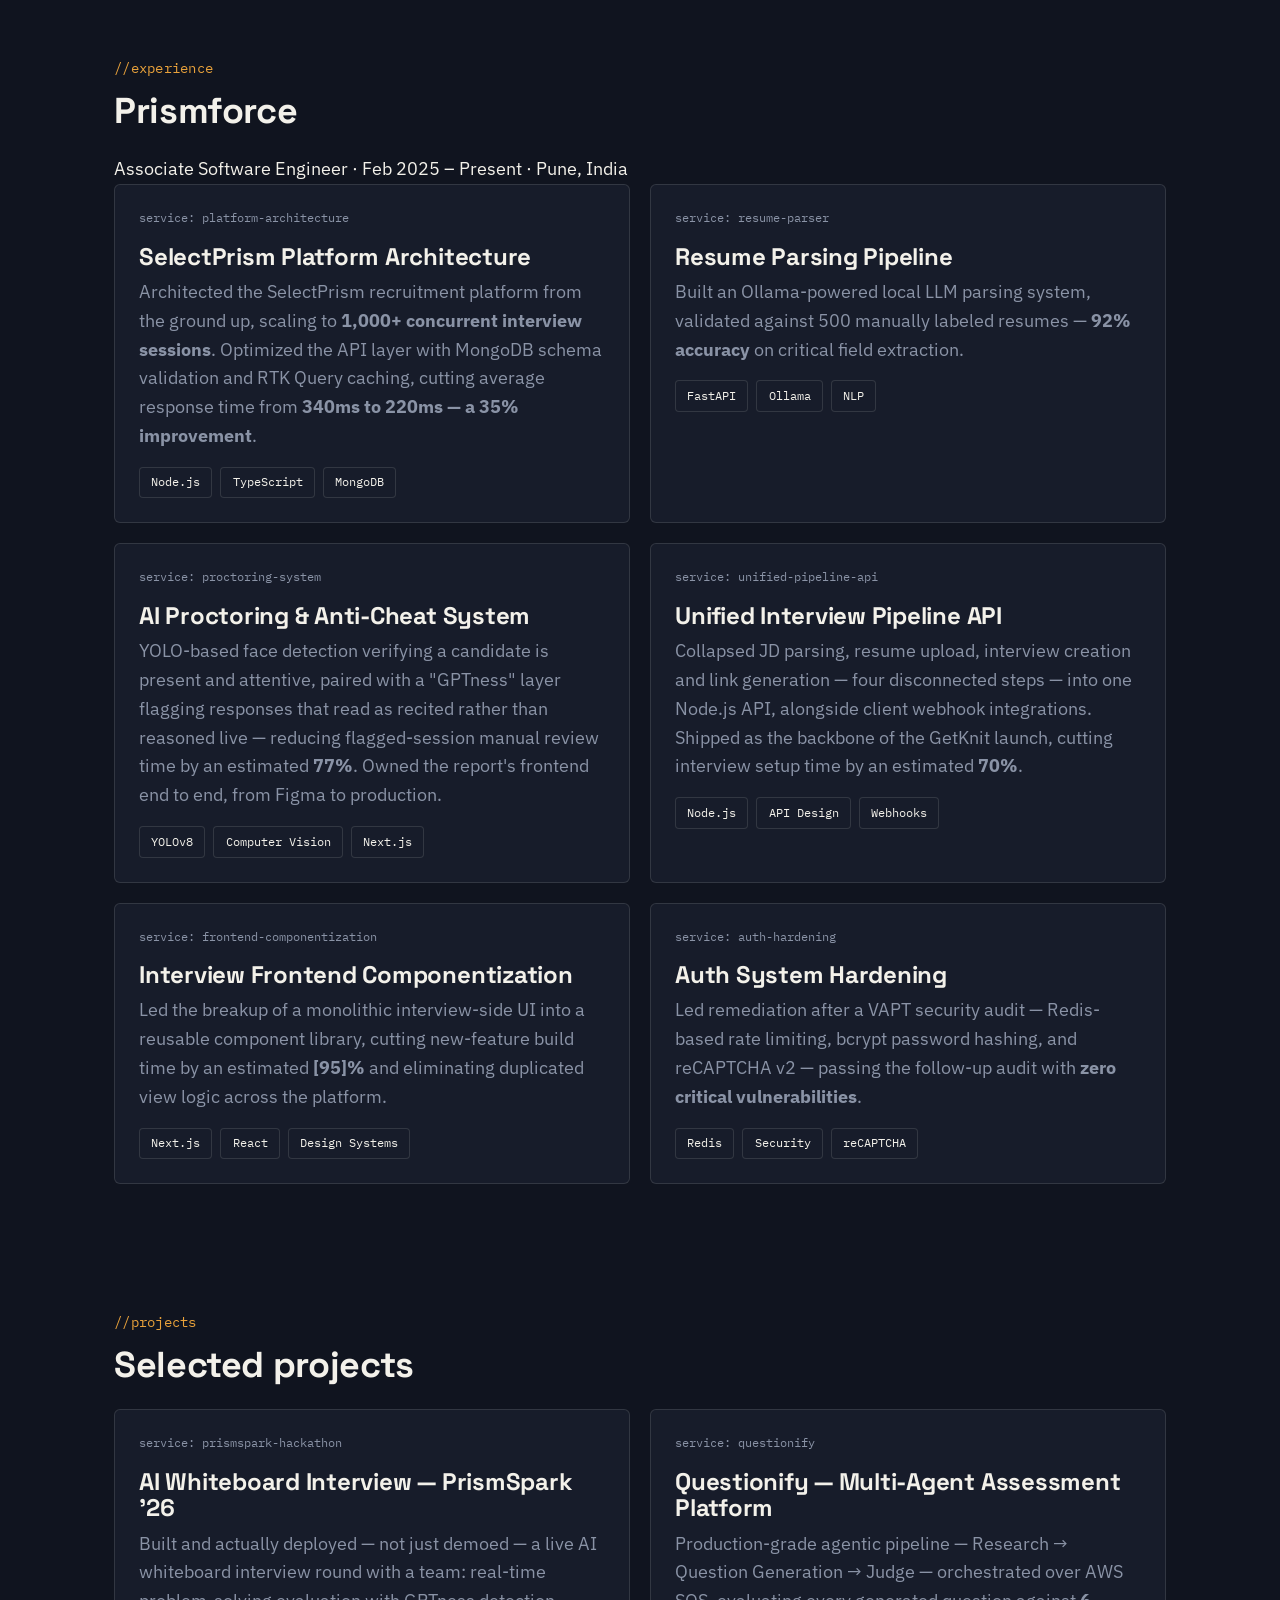
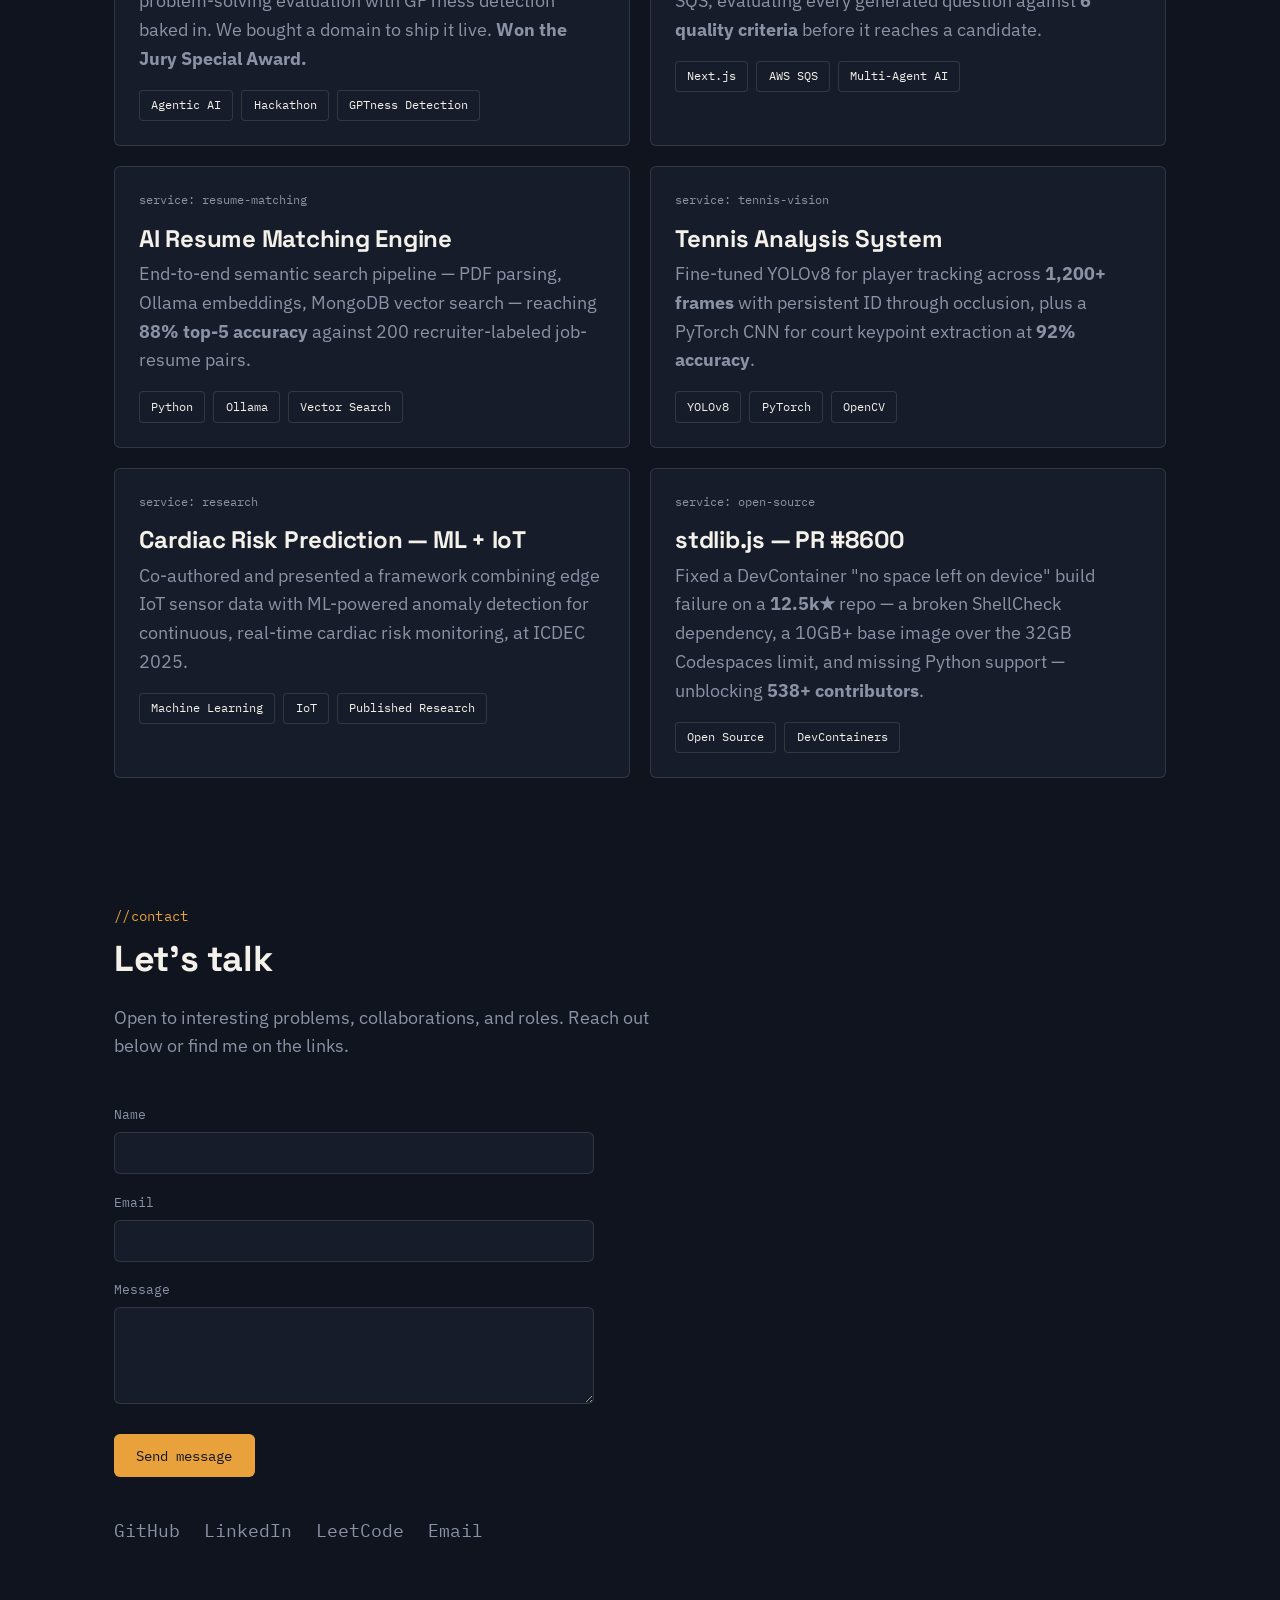
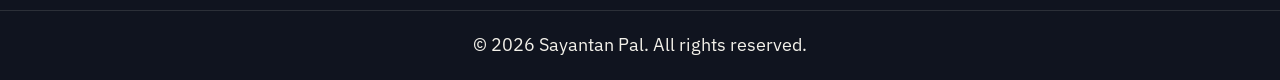
==== commit e499fee5: "Enhance footer styling in index.html and styles.css by adding a class for the footer element and imp" ====
--- a/index.html
+++ b/index.html
@@ -495,7 +495,7 @@
         </ul>
       </section>
     </main>
-    <footer>
+    <footer class="site-footer">
       <p>&copy; 2026 Sayantan Pal. All rights reserved.</p>
     </footer>
     <script src="js/main.js" defer></script>
--- a/css/styles.css
+++ b/css/styles.css
@@ -1,12 +1,19 @@
+
+    /* removes browser default spacing  */
+
+*, *::before, *::after { box-sizing: border-box; }
+* { margin: 0; padding: 0; }
+ 
+ 
  /* Keeping every color/font as a CSS variable   */
 :root {
-  --ink:        #10141F;   /* page background */
-  --panel:      #171C2A;   /* card / raised surface background */
-  --paper:      #F3F1EA;   /* primary text on dark background */
-  --muted:      #8A93A6;   /* secondary text */
-  --signal:     #E9A23B;   /* accent: amber "signal lamp" */
-  --signal-dim: #C97D1E;   /* accent hover/active state */
-  --line:       rgba(243, 241, 234, 0.12); /* subtle borders */
+  --ink:        #10141F;   
+  --panel:      #171C2A;   
+  --paper:      #F3F1EA;   
+  --muted:      #8A93A6;   
+  --signal:     #E9A23B;   
+  --signal-dim: #C97D1E;   
+  --line:       rgba(243, 241, 234, 0.12); 
 
   --font-display: 'Space Grotesk', sans-serif;
   --font-body:    'IBM Plex Sans', sans-serif;
@@ -20,20 +27,17 @@
 
   --max-w: 1100px;
 }
-
+/* colors on light theme */
 html.light {
   --ink:   #F3F1EA;
   --panel: #E7E3D6;
   --paper: #10141F;
   --muted: #5C6578;
   --line:  rgba(16, 20, 31, 0.12);
-}
-
-/*
-    removes browser default spacing 
-*/
-*, *::before, *::after { box-sizing: border-box; }
-* { margin: 0; padding: 0; }
+  --signal: rgb(232, 85, 12);
+}
+
+
 
 body {
   background: var(--ink);
@@ -65,6 +69,9 @@
   color: var(--signal);
   letter-spacing: 0.02em;
   margin-bottom: 0.75rem;
+}
+html.light .eyebrow {
+  color: var(--signal); 
 }
 
 /* Visible keyboard focus */
@@ -116,11 +123,7 @@
   width: 1.5rem;
   animation: fall var(--t) var(--d) linear infinite;
 }
-.fall__icon svg {
-  width: 100%;
-  height: auto;
-  display: block;
-}
+
 /* White icons converted to black on light theme */
 html.light .fall__icon--openai svg,
 html.light .fall__icon--ollama svg,
@@ -354,14 +357,7 @@
 .social-links a { color: var(--muted); }
 .social-links a:hover { color: var(--signal); }
 
-/* FOOTER */
-.site-footer {
-  text-align: center;
-  padding: 2rem 1.5rem;
-  color: var(--muted);
-  font-size: 0.85rem;
-  border-top: 1px solid var(--line);
-}
+
 
 /* BREAKPOINT 1 — ~600px (tablets, large phones) */
 @media (min-width: 600px) {
@@ -397,4 +393,13 @@
 
   .skills__grid { grid-template-columns: repeat(3, 1fr); }
   .work__grid { grid-template-columns: repeat(2, 1fr); }
+}
+
+/* FOOTER */
+.site-footer {
+  text-align: center;
+  max-width:100vw ;
+  padding: 20px 20px;
+  background: var(--ink);
+  border-top: 1px solid var(--line);  
 }
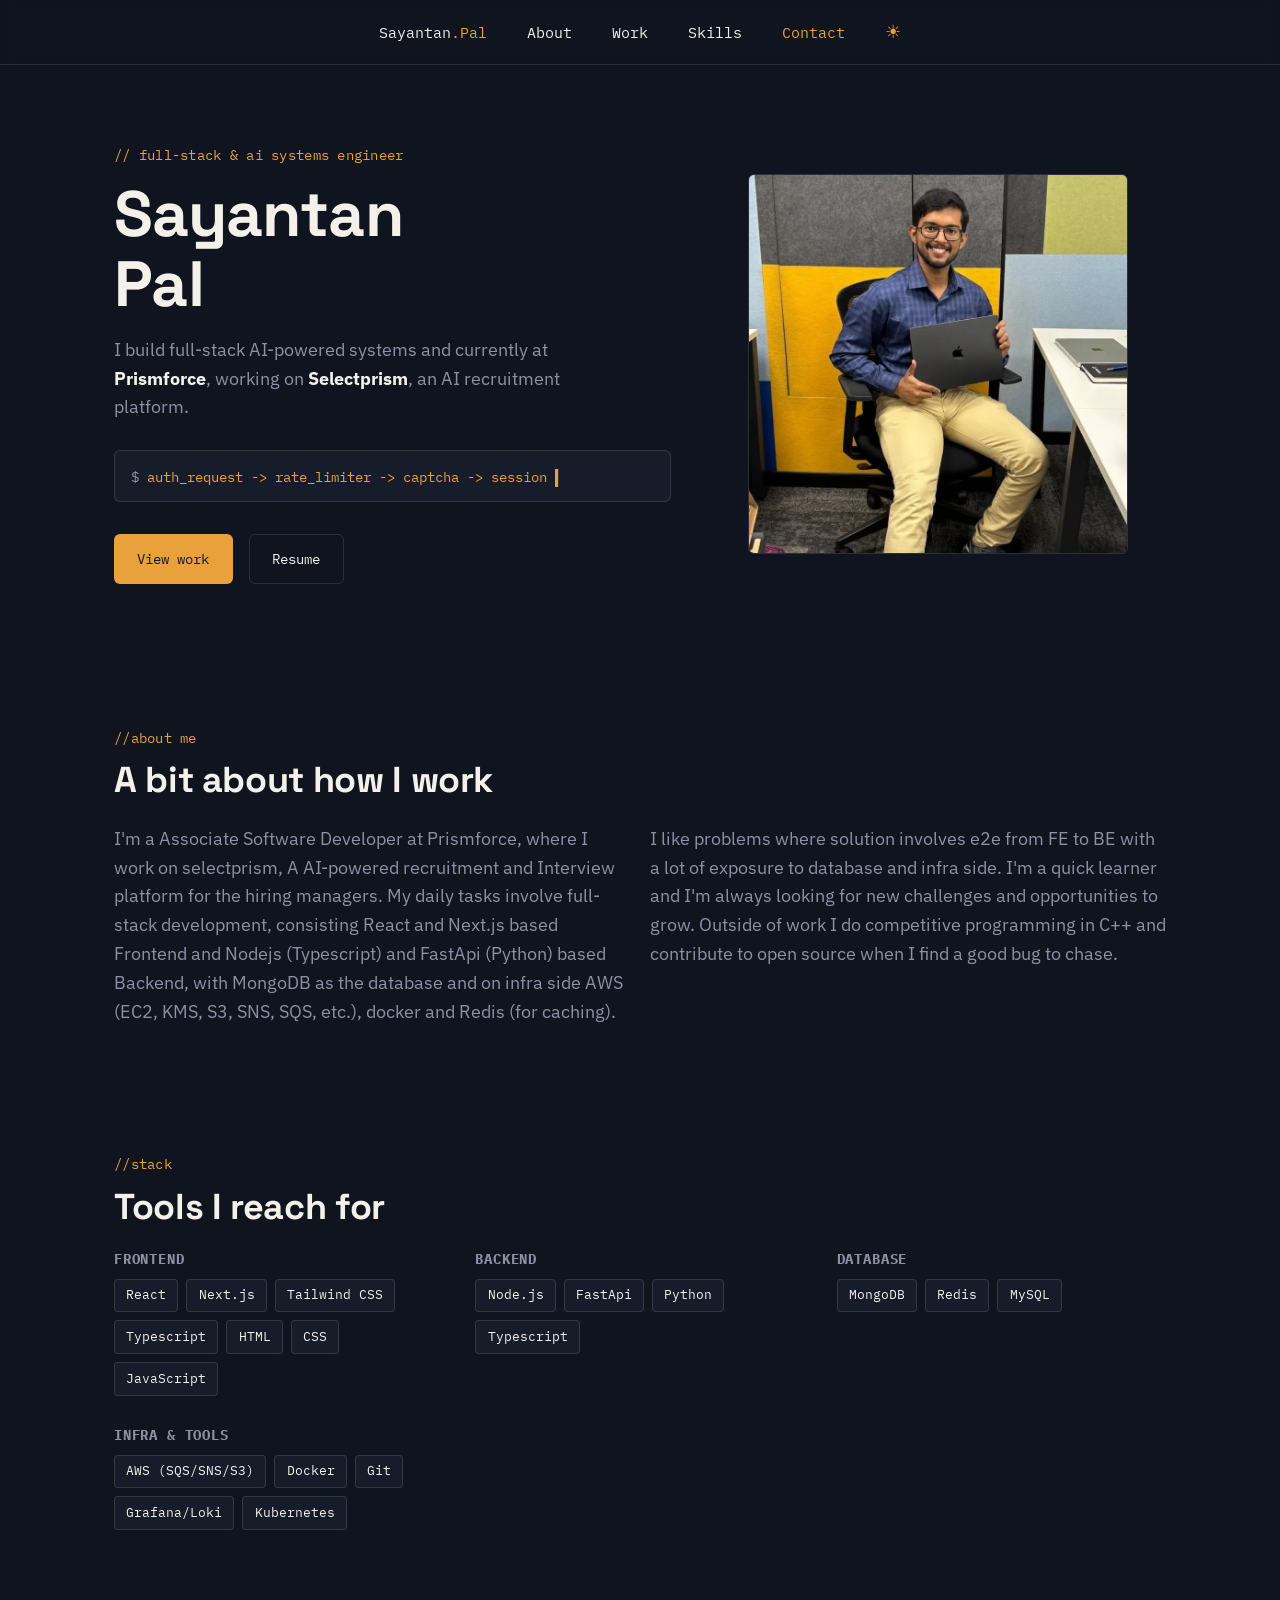
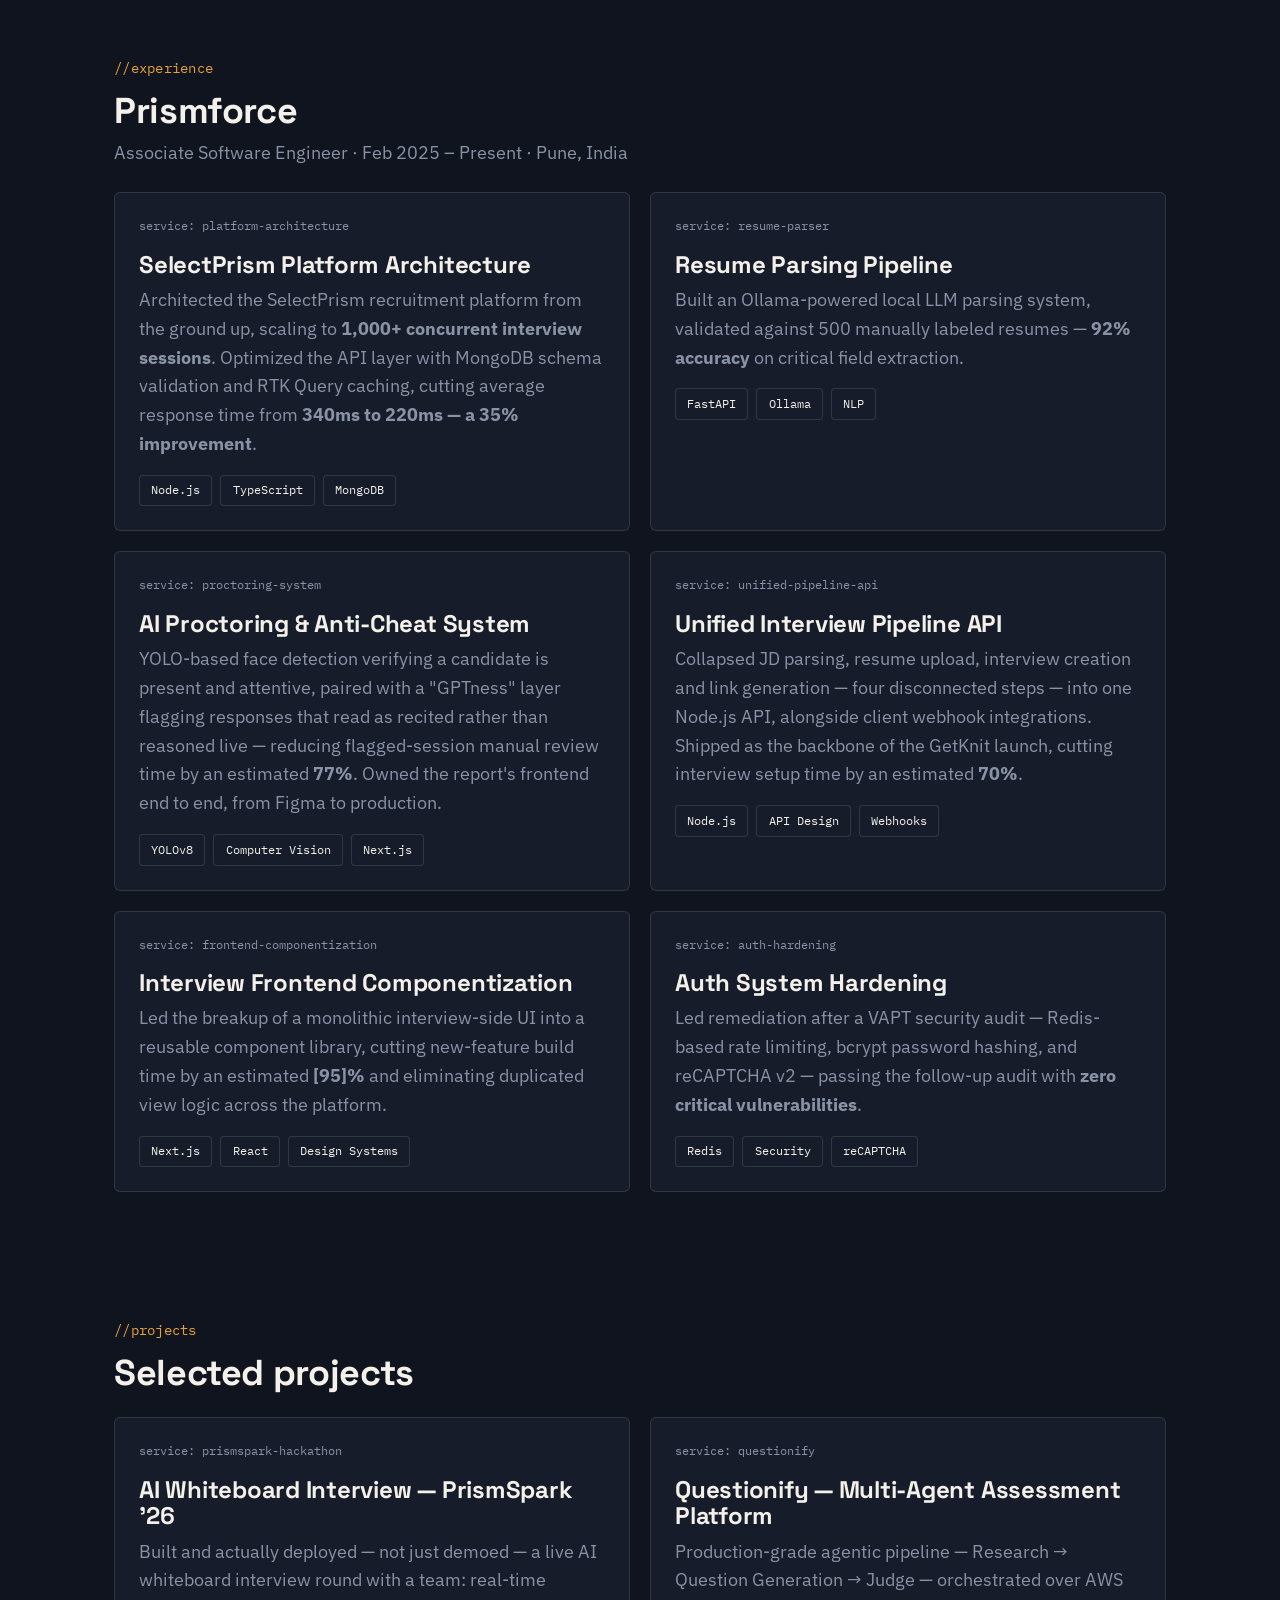
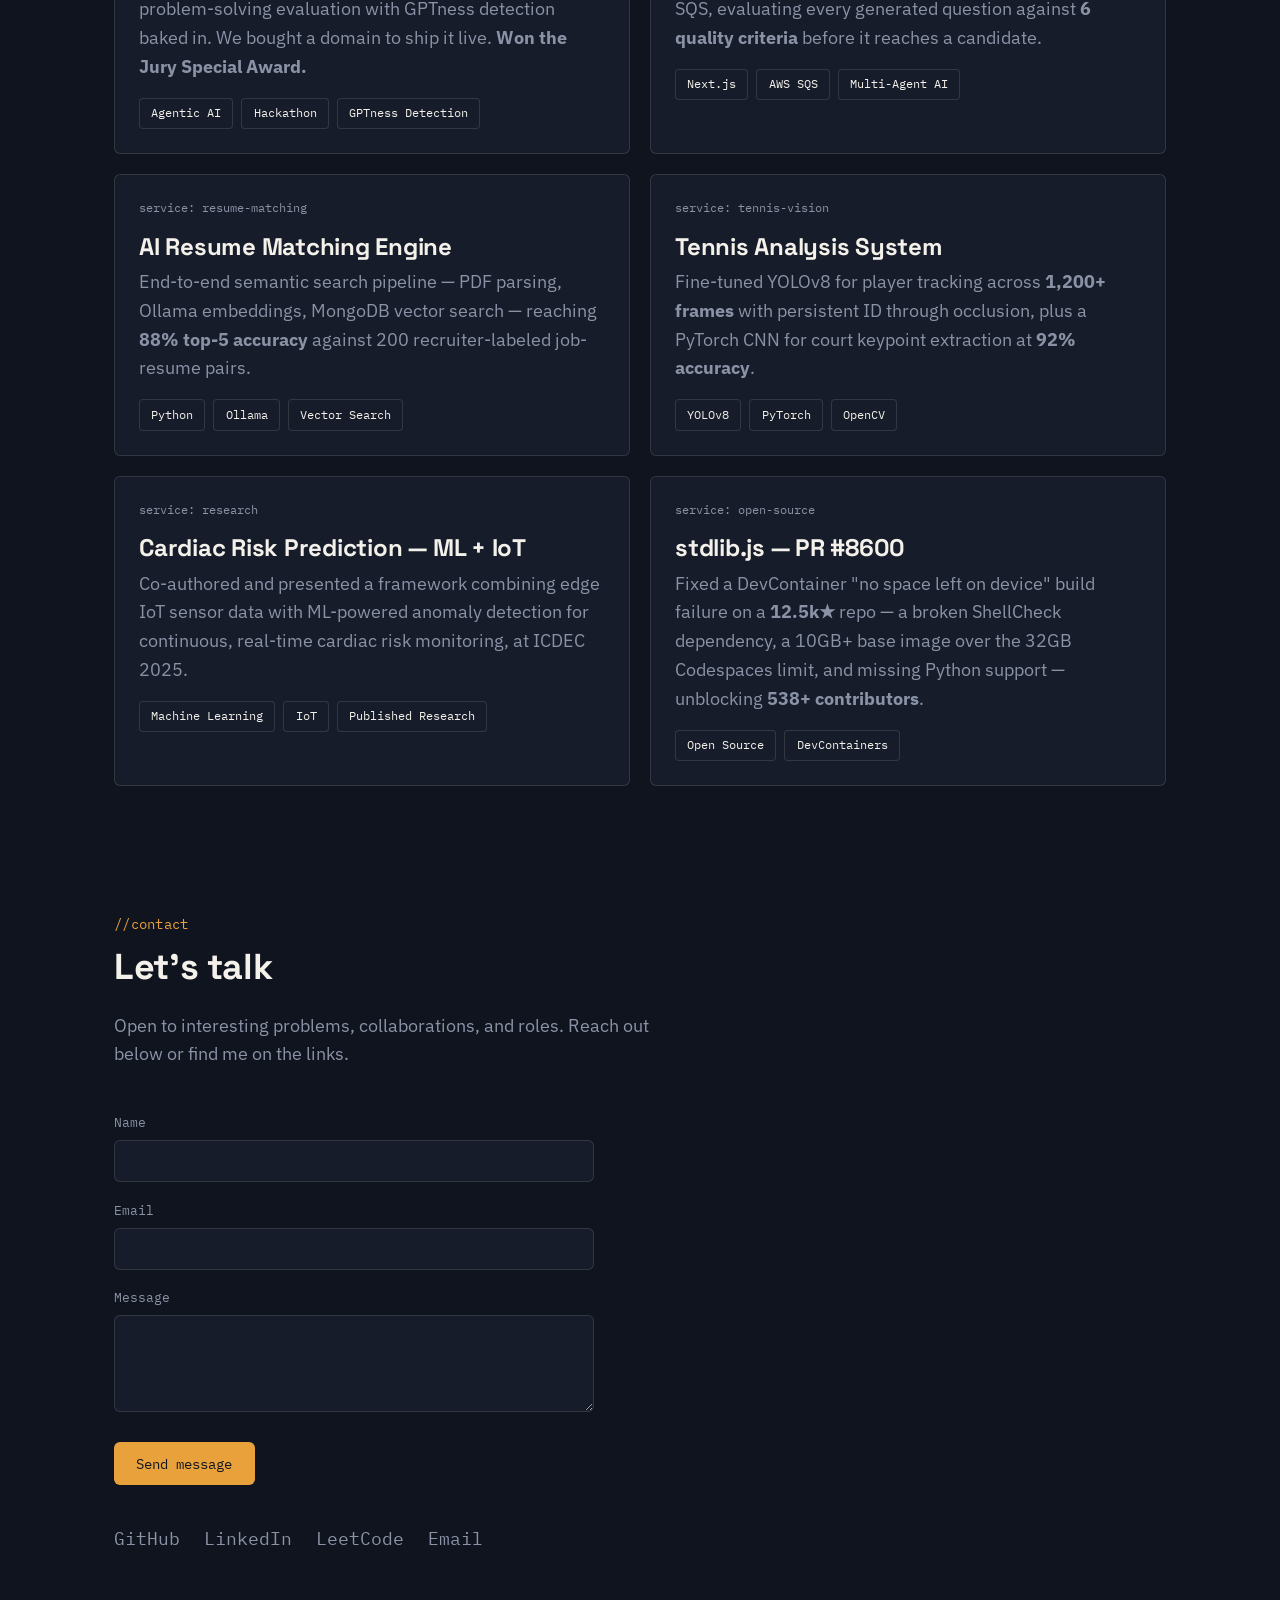
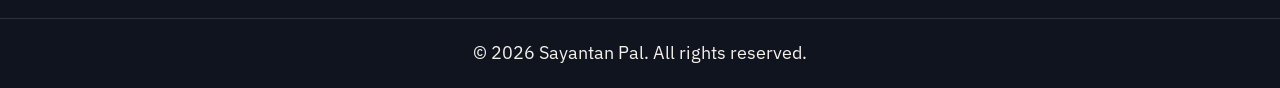
==== commit 5396aa49: "Refactor index.html and styles.css to enhance accessibility by adding a skip link; update class name" ====
--- a/index.html
+++ b/index.html
@@ -66,6 +66,7 @@
     <link rel="stylesheet" href="css/styles.css" />
   </head>
   <body>
+    <a class="skip-link" href="#main">Skip to content</a>
     <div class="fall">
       <span
         class="fall__icon fall__icon--openai"
@@ -120,38 +121,37 @@
             <a href="#contact" class="nav-bar-menu-items nav-bar-menu-items-contact">Contact</a>
           </li>
           <li>
-            <button type="button" class="nav__link" id="themeToggle"></button>
+            <button type="button" id="themeToggle"></button>
           </li>
         </ul>
       </nav>
     </header>
     <main id="main">
       <section class="hero" id="top">
-        <div class="hero__text">
+        <div class="hero-text">
           <p class="eyebrow">// full-stack &amp; ai systems engineer</p>
           <h1>Sayantan<br />Pal</h1>
-          <p class="hero__sub">
+          <p class="hero-text-description">
             I build full-stack AI-powered systems and currently at
             <strong>Prismforce</strong>, working on
             <strong>Selectprism</strong>, an AI recruitment platform.
           </p>
-          <figure class="hero__visual">
+          <figure class="hero-text-visual">
             <img
               src="assets/sayantan-image.jpg"
               width="800"
               height="800"
-              class="waveform"
               alt="Sayantan Pal"
             />
           </figure>
 
-          <div class="ticker">
-            <span class="ticker__prompt">$</span>
-            <span class="ticker__text" id="tickerText"></span
-            ><span class="ticker__cursor">▍</span>
-          </div>
-
-          <div class="hero__actions">
+          <div class="hero-text-ticker">
+            <span class="hero-text-ticker-prompt">$</span>
+            <span class="hero-text-ticker-text" id="tickerText"></span
+            ><span class="hero-text-ticker-cursor">▍</span>
+          </div>
+
+          <div class="hero-text-actions">
             <a href="#work" class="btn btn--primary">View work</a>
             <a
               href="https://drive.google.com/file/d/1gIsnDQEmI83tmYSz5s_uewDQI7IBHpvU/view?usp=sharing"
@@ -162,8 +162,7 @@
         </div>
       </section>
 
-      <section>
-        <div class="about" id="about">
+      <section class="about" id="about">
           <p class="eyebrow">//about me</p>
           <h2>A bit about how I work</h2>
           <div class="about__grid">
@@ -184,7 +183,6 @@
               contribute to open source when I find a good bug to chase.
             </p>
           </div>
-        </div>
       </section>
 
       <section class="skills" id="skills">
--- a/css/styles.css
+++ b/css/styles.css
@@ -35,6 +35,7 @@
   --muted: #5C6578;
   --line:  rgba(16, 20, 31, 0.12);
   --signal: rgb(232, 85, 12);
+  --signal-dim: #9A3412;
 }
 
 
@@ -69,9 +70,6 @@
   color: var(--signal);
   letter-spacing: 0.02em;
   margin-bottom: 0.75rem;
-}
-html.light .eyebrow {
-  color: var(--signal); 
 }
 
 /* Visible keyboard focus */
@@ -139,9 +137,8 @@
 
 
 /*
-   HEADER 
-   The @media block near the bottom turns it back into a
-   normal horizontal row once there's room.*/
+   HEADER
+*/
 .site-header {
   position: sticky;
   top: 0;
@@ -152,11 +149,9 @@
 }
 
 .nav-bar {
-  max-width:100vw ;
+  max-width: 100vw;
   margin-inline: auto;
-  padding: 20px 20px;
-  justify-content: center;
-
+  padding: 20px;
 }
 
 .nav-bar-menu-name-dim { color: var(--signal); }
@@ -193,7 +188,7 @@
 
 
 
-/* HERO
+/* HERO SECTION
    Single column on mobile, two-column grid once there's
    width for the photo to sit beside the text.*/
 .hero {
@@ -203,15 +198,15 @@
   padding-bottom: 4rem;
 }
 
-.hero__sub {
+.hero-text-description {
   color: var(--muted);
   max-width: 42ch;
   margin-top: 1rem;
 }
 
-.hero__sub strong { color: var(--paper); }
-
-.ticker {
+.hero-text-description strong { color: var(--paper); }
+
+.hero-text-ticker {
   font-family: var(--font-mono);
   font-size: 0.9rem;
   color: var(--signal);
@@ -225,15 +220,28 @@
   min-height: 2.6em;
   align-items: center;
 }
-.ticker__prompt { color: var(--muted); }
-.ticker__cursor { animation: blink 1s step-end infinite; }
+.hero-text-ticker-prompt { color: var(--muted); }
+.hero-text-ticker-cursor { animation: blink 1s step-end infinite; }
 @keyframes blink { 50% { opacity: 0; } }
 
-.hero__actions {
+.hero-text-actions {
   display: flex;
   gap: 1rem;
   margin-top: 2rem;
   flex-wrap: wrap;
+}
+
+.hero-text-visual {
+  width: min(220px, 70%);
+  margin-top: 1.75rem;
+}
+.hero-text-visual img {
+  width: 100%;
+  height: auto;
+  aspect-ratio: 1;
+  object-fit: cover;
+  border-radius: 6px;
+  border: 1px solid var(--line);
 }
 
 .btn {
@@ -251,20 +259,15 @@
 .btn--ghost { border-color: var(--line); color: var(--paper); }
 .btn--ghost:hover { border-color: var(--signal); }
 
-.hero__visual {
-  width: min(220px, 70%);
-  margin-top: 1.75rem;
-}
-.hero__visual img {
-  width: 100%;
-  height: auto;
-  aspect-ratio: 1;
-  object-fit: cover;
-  border-radius: 6px;
-  border: 1px solid var(--line);
-}
+
 
 /* ABOUT */
+.section-sub {
+  color: var(--muted);
+  margin-top: -1rem;
+  margin-bottom: 1.5rem;
+}
+
 .about__grid {
   display: grid;
   gap: 1.25rem;
@@ -375,14 +378,14 @@
     padding-top: 5rem;
     padding-bottom: 5rem;
   }
-  .hero__text {
+  .hero-text {
     display: grid;
     grid-template-columns: 1.1fr 0.9fr;
     column-gap: 2.5rem;
     align-items: center;
   }
-  .hero__text > :not(.hero__visual) { grid-column: 1; }
-  .hero__visual {
+  .hero-text > :not(.hero-text-visual) { grid-column: 1; }
+  .hero-text-visual {
     grid-column: 2;
     grid-row: 1 / span 5;
     align-self: center;
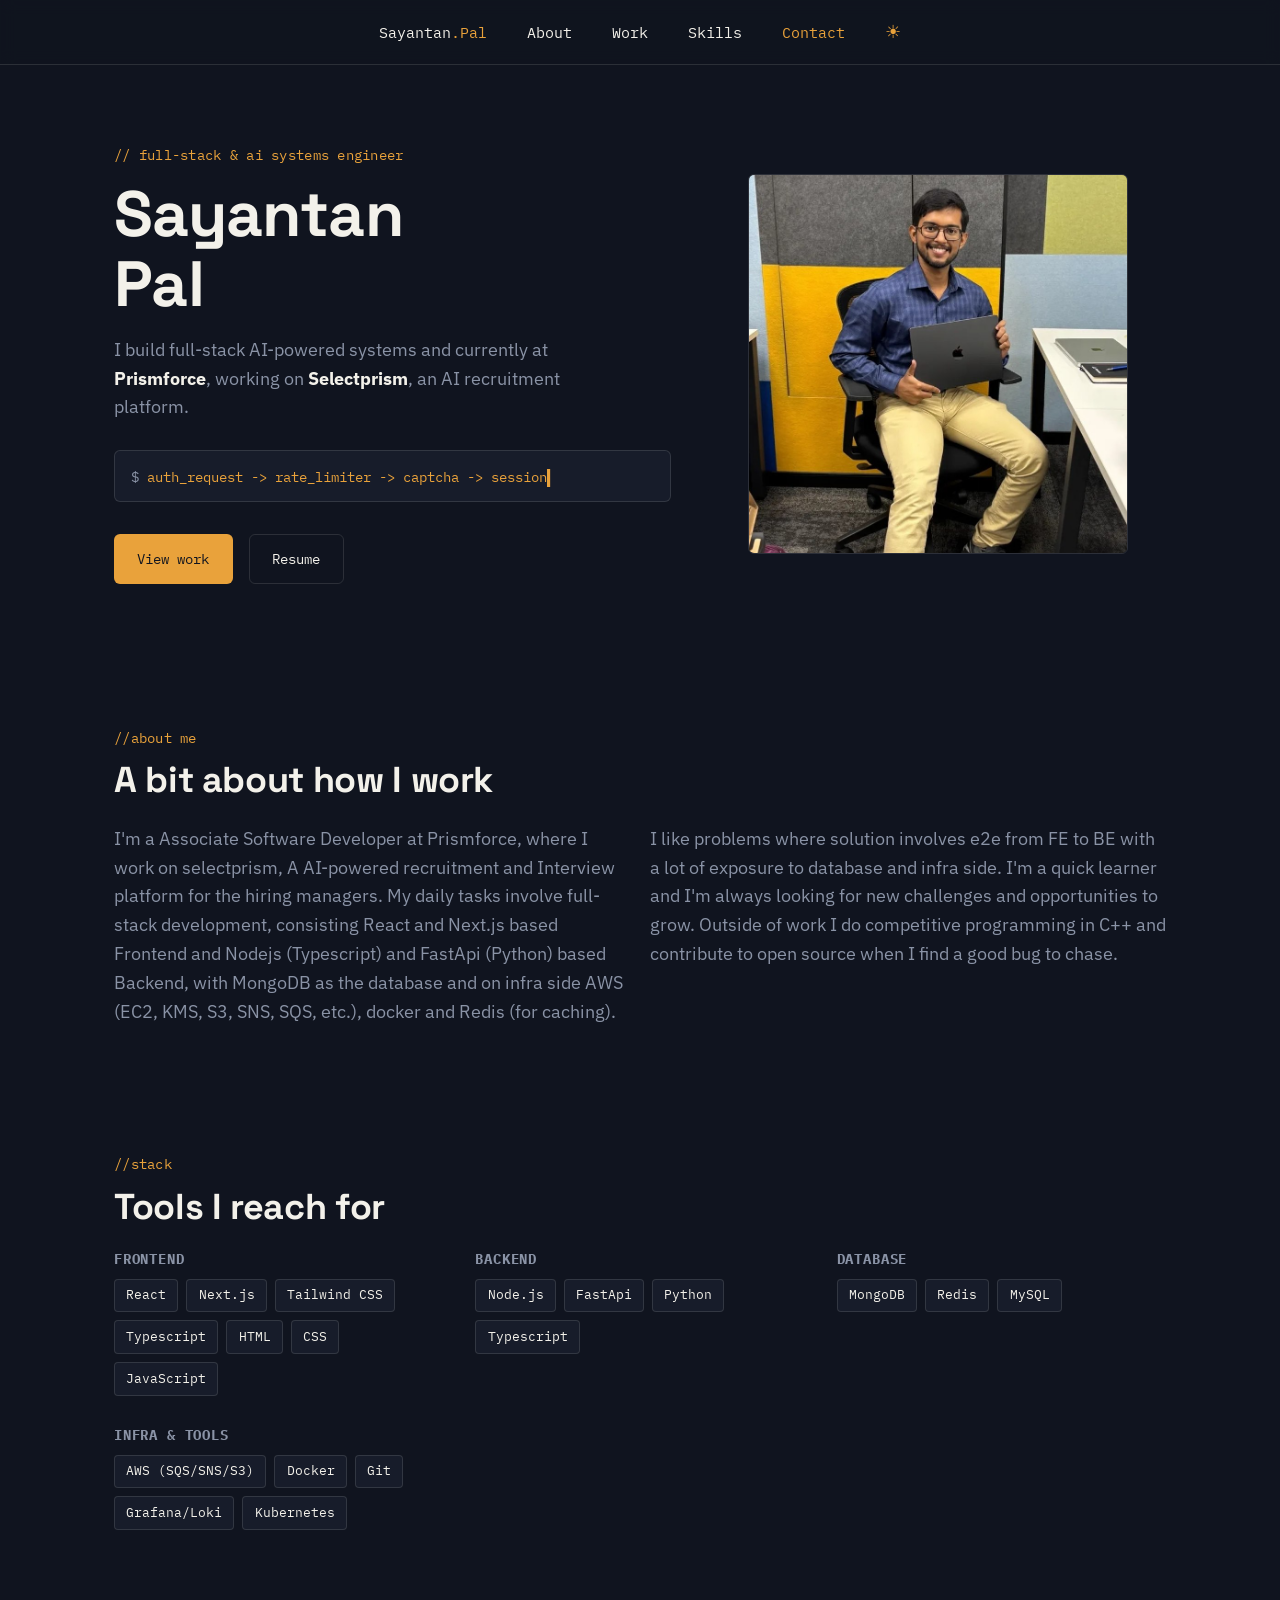
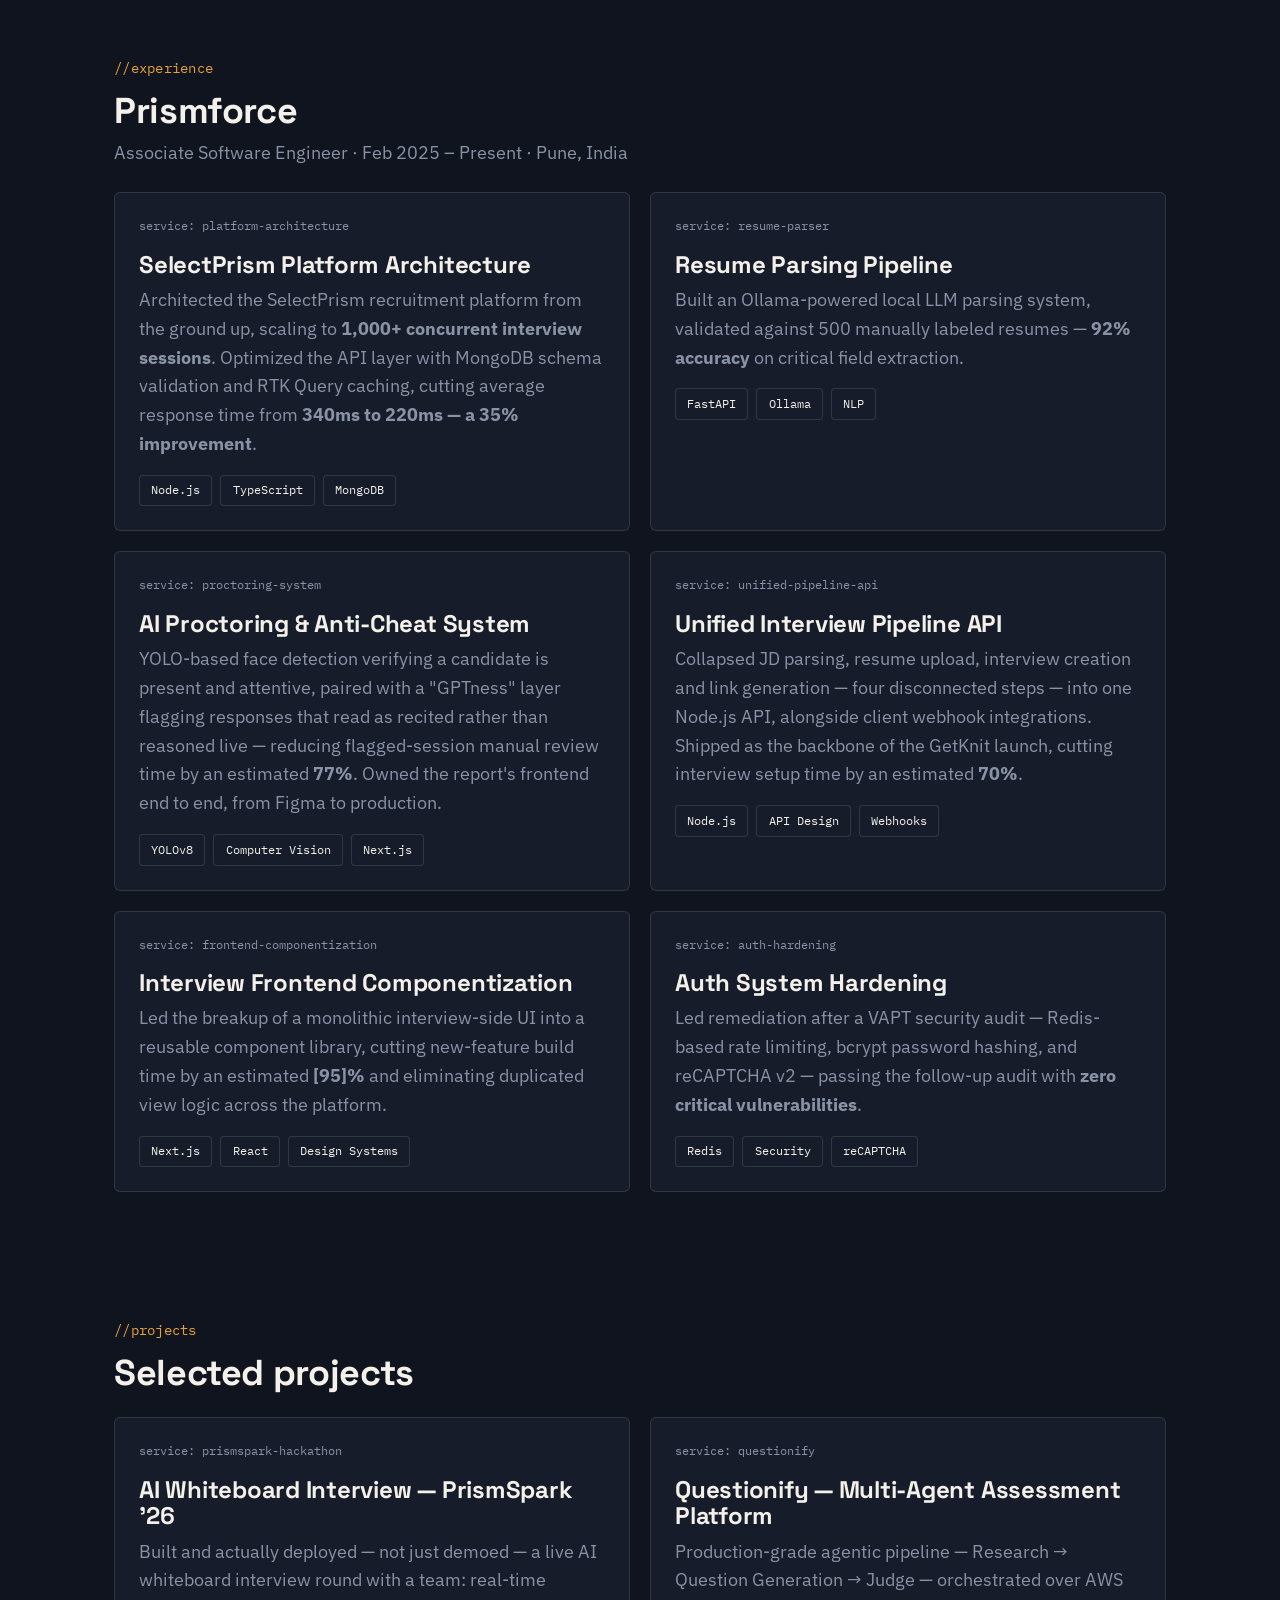
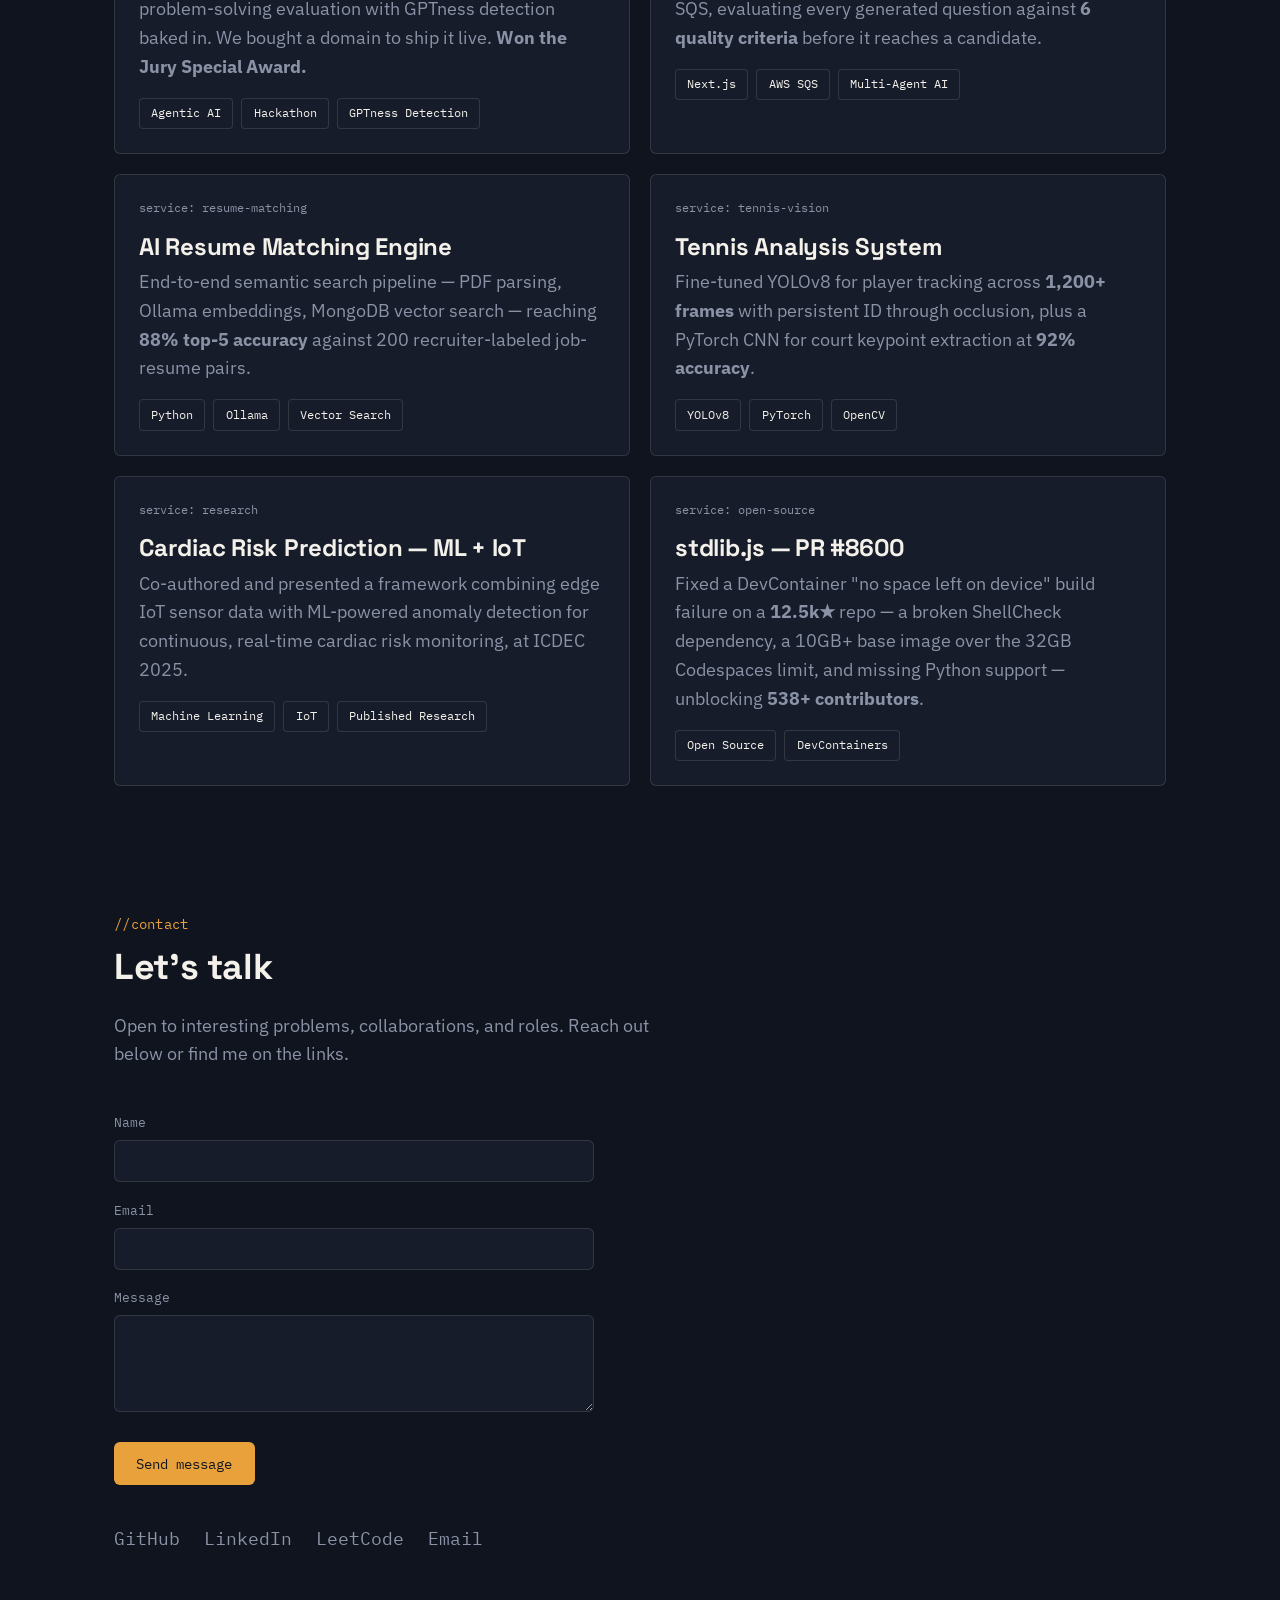
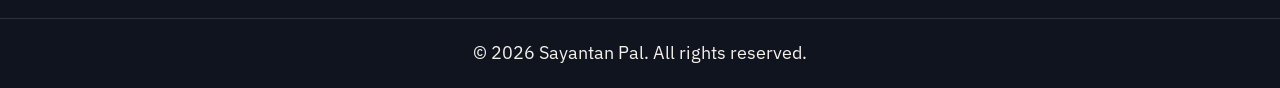
==== commit e9389cac: "Refactor index.html, styles.css, and main.js to enhance the hero text ticker functionality; update l" ====
--- a/index.html
+++ b/index.html
@@ -68,42 +68,24 @@
   <body>
     <a class="skip-link" href="#main">Skip to content</a>
     <div class="fall">
-      <span
-        class="fall__icon fall__icon--openai"
-        style="--x: 8%; --d: 0s; --t: 14s"
-        ><svg viewBox="0 0 24 24">
-          <use href="assets/icons/fall-icons.svg#openai" /></svg
-      ></span>
-      <span
-        class="fall__icon fall__icon--cursor"
-        style="--x: 22%; --d: 3s; --t: 16s"
-        ><svg viewBox="0 0 24 24">
-          <use href="assets/icons/fall-icons.svg#cursor" /></svg
-      ></span>
-      <span
-        class="fall__icon fall__icon--claude"
-        style="--x: 38%; --d: 6s; --t: 13s"
-        ><svg viewBox="0 0 24 24">
-          <use href="assets/icons/fall-icons.svg#claude" /></svg
-      ></span>
-      <span
-        class="fall__icon fall__icon--ollama"
-        style="--x: 54%; --d: 2s; --t: 18s"
-        ><svg viewBox="0 0 24 24">
-          <use href="assets/icons/fall-icons.svg#ollama" /></svg
-      ></span>
-      <span
-        class="fall__icon fall__icon--kimi"
-        style="--x: 70%; --d: 8s; --t: 15s"
-        ><svg viewBox="0 0 24 24">
-          <use href="assets/icons/fall-icons.svg#kimi" /></svg
-      ></span>
-      <span
-        class="fall__icon fall__icon--vscode"
-        style="--x: 86%; --d: 11s; --t: 17s"
-        ><svg viewBox="0 0 100 100">
-          <use href="assets/icons/fall-icons.svg#vscode" /></svg
-      ></span>
+      <span class="fall-icon fall-icon-openai" style="--x: 8%; --d: 0s; --t: 14s">
+        <svg viewBox="0 0 24 24"><use href="assets/icons/fall-icons.svg#openai" /></svg>
+      </span>
+      <span class="fall-icon fall-icon-cursor" style="--x: 22%; --d: 3s; --t: 16s">
+        <svg viewBox="0 0 24 24"><use href="assets/icons/fall-icons.svg#cursor" /></svg>
+      </span>
+      <span class="fall-icon fall-icon-claude" style="--x: 38%; --d: 6s; --t: 13s">
+        <svg viewBox="0 0 24 24"><use href="assets/icons/fall-icons.svg#claude" /></svg>
+      </span>
+      <span class="fall-icon fall-icon-ollama" style="--x: 54%; --d: 2s; --t: 18s">
+        <svg viewBox="0 0 24 24"><use href="assets/icons/fall-icons.svg#ollama" /></svg>
+      </span>
+      <span class="fall-icon fall-icon-kimi" style="--x: 70%; --d: 8s; --t: 15s">
+        <svg viewBox="0 0 24 24"><use href="assets/icons/fall-icons.svg#kimi" /></svg>
+      </span>
+      <span class="fall-icon fall-icon-vscode" style="--x: 86%; --d: 11s; --t: 17s">
+        <svg viewBox="0 0 100 100"><use href="assets/icons/fall-icons.svg#vscode" /></svg>
+      </span>
     </div>
 
     <header class="site-header">
@@ -121,7 +103,7 @@
             <a href="#contact" class="nav-bar-menu-items nav-bar-menu-items-contact">Contact</a>
           </li>
           <li>
-            <button type="button" id="themeToggle"></button>
+            <button type="button" class="nav-bar-theme" id="themeToggle"></button>
           </li>
         </ul>
       </nav>
@@ -129,7 +111,7 @@
     <main id="main">
       <section class="hero" id="top">
         <div class="hero-text">
-          <p class="eyebrow">// full-stack &amp; ai systems engineer</p>
+          <p class="section-eyebrow">// full-stack &amp; ai systems engineer</p>
           <h1>Sayantan<br />Pal</h1>
           <p class="hero-text-description">
             I build full-stack AI-powered systems and currently at
@@ -147,15 +129,17 @@
 
           <div class="hero-text-ticker">
             <span class="hero-text-ticker-prompt">$</span>
-            <span class="hero-text-ticker-text" id="tickerText"></span
-            ><span class="hero-text-ticker-cursor">▍</span>
+            <span class="hero-text-ticker-line">
+              <span class="hero-text-ticker-text" id="tickerText"></span
+              ><span class="hero-text-ticker-cursor">▍</span>
+            </span>
           </div>
 
           <div class="hero-text-actions">
-            <a href="#work" class="btn btn--primary">View work</a>
+            <a href="#work" class="btn btn-primary">View work</a>
             <a
               href="https://drive.google.com/file/d/1gIsnDQEmI83tmYSz5s_uewDQI7IBHpvU/view?usp=sharing"
-              class="btn btn--ghost"
+              class="btn btn-ghost"
               >Resume</a
             >
           </div>
@@ -163,9 +147,9 @@
       </section>
 
       <section class="about" id="about">
-          <p class="eyebrow">//about me</p>
+          <p class="section-eyebrow">//about me</p>
           <h2>A bit about how I work</h2>
-          <div class="about__grid">
+          <div class="about-grid">
             <p>
               I'm a Associate Software Developer at Prismforce, where I work on
               selectprism, A AI-powered recruitment and Interview platform for
@@ -186,10 +170,10 @@
       </section>
 
       <section class="skills" id="skills">
-        <p class="eyebrow">//stack</p>
+        <p class="section-eyebrow">//stack</p>
         <h2>Tools I reach for</h2>
-        <div class="skills__grid">
-          <div class="skills__group">
+        <div class="skills-grid">
+          <div class="skills-group">
             <h3>Frontend</h3>
             <ul class="tag-list">
               <li>React</li>
@@ -201,7 +185,7 @@
               <li>JavaScript</li>
             </ul>
           </div>
-          <div class="skills__group">
+          <div class="skills-group">
             <h3>Backend</h3>
             <ul class="tag-list">
               <li>Node.js</li>
@@ -210,7 +194,7 @@
               <li>Typescript</li>
             </ul>
           </div>
-          <div class="skills__group">
+          <div class="skills-group">
             <h3>Database</h3>
             <ul class="tag-list">
               <li>MongoDB</li>
@@ -218,7 +202,7 @@
               <li>MySQL</li>
             </ul>
           </div>
-          <div class="skills__group">
+          <div class="skills-group">
             <h3>Infra &amp; Tools</h3>
             <ul class="tag-list">
               <li>AWS (SQS/SNS/S3)</li>
@@ -232,14 +216,14 @@
       </section>
 
       <section class="work" id="work">
-        <p class="eyebrow">//experience</p>
+        <p class="section-eyebrow">//experience</p>
         <h2>Prismforce</h2>
-        <p class="section-sub">
+        <p class="work-sub">
           Associate Software Engineer · Feb 2025 – Present · Pune, India
         </p>
-        <div class="work__grid">
-          <article class="card">
-            <p class="card__service">service: platform-architecture</p>
+        <div class="work-grid">
+          <article class="work-card">
+            <p class="work-card-service">service: platform-architecture</p>
             <h3>SelectPrism Platform Architecture</h3>
             <p>
               Architected the SelectPrism recruitment platform from the ground
@@ -249,28 +233,28 @@
               caching, cutting average response time from
               <strong>340ms to 220ms — a 35% improvement</strong>.
             </p>
-            <ul class="tag-list tag-list--small">
+            <ul class="tag-list tag-list-small">
               <li>Node.js</li>
               <li>TypeScript</li>
               <li>MongoDB</li>
             </ul>
           </article>
-          <article class="card">
-            <p class="card__service">service: resume-parser</p>
+          <article class="work-card">
+            <p class="work-card-service">service: resume-parser</p>
             <h3>Resume Parsing Pipeline</h3>
             <p>
               Built an Ollama-powered local LLM parsing system, validated
               against 500 manually labeled resumes —
               <strong>92% accuracy</strong> on critical field extraction.
             </p>
-            <ul class="tag-list tag-list--small">
+            <ul class="tag-list tag-list-small">
               <li>FastAPI</li>
               <li>Ollama</li>
               <li>NLP</li>
             </ul>
           </article>
-          <article class="card">
-            <p class="card__service">service: proctoring-system</p>
+          <article class="work-card">
+            <p class="work-card-service">service: proctoring-system</p>
             <h3>AI Proctoring &amp; Anti-Cheat System</h3>
             <p>
               YOLO-based face detection verifying a candidate is present and
@@ -280,14 +264,14 @@
               <strong>77%</strong>. Owned the report's frontend end to end,
               from Figma to production.
             </p>
-            <ul class="tag-list tag-list--small">
+            <ul class="tag-list tag-list-small">
               <li>YOLOv8</li>
               <li>Computer Vision</li>
               <li>Next.js</li>
             </ul>
           </article>
-          <article class="card">
-            <p class="card__service">service: unified-pipeline-api</p>
+          <article class="work-card">
+            <p class="work-card-service">service: unified-pipeline-api</p>
             <h3>Unified Interview Pipeline API</h3>
             <p>
               Collapsed JD parsing, resume upload, interview creation and link
@@ -296,14 +280,14 @@
               the GetKnit launch, cutting interview setup time by an estimated
               <strong>70%</strong>.
             </p>
-            <ul class="tag-list tag-list--small">
+            <ul class="tag-list tag-list-small">
               <li>Node.js</li>
               <li>API Design</li>
               <li>Webhooks</li>
             </ul>
           </article>
-          <article class="card">
-            <p class="card__service">service: frontend-componentization</p>
+          <article class="work-card">
+            <p class="work-card-service">service: frontend-componentization</p>
             <h3>Interview Frontend Componentization</h3>
             <p>
               Led the breakup of a monolithic interview-side UI into a reusable
@@ -311,14 +295,14 @@
               <strong>[95]%</strong> and eliminating duplicated view logic
               across the platform.
             </p>
-            <ul class="tag-list tag-list--small">
+            <ul class="tag-list tag-list-small">
               <li>Next.js</li>
               <li>React</li>
               <li>Design Systems</li>
             </ul>
           </article>
-          <article class="card">
-            <p class="card__service">service: auth-hardening</p>
+          <article class="work-card">
+            <p class="work-card-service">service: auth-hardening</p>
             <h3>Auth System Hardening</h3>
             <p>
               Led remediation after a VAPT security audit — Redis-based rate
@@ -326,7 +310,7 @@
               follow-up audit with
               <strong>zero critical vulnerabilities</strong>.
             </p>
-            <ul class="tag-list tag-list--small">
+            <ul class="tag-list tag-list-small">
               <li>Redis</li>
               <li>Security</li>
               <li>reCAPTCHA</li>
@@ -336,11 +320,11 @@
       </section>
 
       <section class="work" id="projects">
-        <p class="eyebrow">//projects</p>
+        <p class="section-eyebrow">//projects</p>
         <h2>Selected projects</h2>
-        <div class="work__grid">
-          <article class="card">
-            <p class="card__service">service: prismspark-hackathon</p>
+        <div class="work-grid">
+          <article class="work-card">
+            <p class="work-card-service">service: prismspark-hackathon</p>
             <h3>AI Whiteboard Interview — PrismSpark '26</h3>
             <p>
               Built and actually deployed — not just demoed — a live AI
@@ -348,14 +332,14 @@
               evaluation with GPTness detection baked in. We bought a domain to
               ship it live. <strong>Won the Jury Special Award.</strong>
             </p>
-            <ul class="tag-list tag-list--small">
+            <ul class="tag-list tag-list-small">
               <li>Agentic AI</li>
               <li>Hackathon</li>
               <li>GPTness Detection</li>
             </ul>
           </article>
-          <article class="card">
-            <p class="card__service">service: questionify</p>
+          <article class="work-card">
+            <p class="work-card-service">service: questionify</p>
             <h3>Questionify — Multi-Agent Assessment Platform</h3>
             <p>
               Production-grade agentic pipeline — Research → Question Generation
@@ -363,14 +347,14 @@
               question against <strong>6 quality criteria</strong> before it
               reaches a candidate.
             </p>
-            <ul class="tag-list tag-list--small">
+            <ul class="tag-list tag-list-small">
               <li>Next.js</li>
               <li>AWS SQS</li>
               <li>Multi-Agent AI</li>
             </ul>
           </article>
-          <article class="card">
-            <p class="card__service">service: resume-matching</p>
+          <article class="work-card">
+            <p class="work-card-service">service: resume-matching</p>
             <h3>AI Resume Matching Engine</h3>
             <p>
               End-to-end semantic search pipeline — PDF parsing, Ollama
@@ -378,14 +362,14 @@
               <strong>88% top-5 accuracy</strong> against 200 recruiter-labeled
               job-resume pairs.
             </p>
-            <ul class="tag-list tag-list--small">
+            <ul class="tag-list tag-list-small">
               <li>Python</li>
               <li>Ollama</li>
               <li>Vector Search</li>
             </ul>
           </article>
-          <article class="card">
-            <p class="card__service">service: tennis-vision</p>
+          <article class="work-card">
+            <p class="work-card-service">service: tennis-vision</p>
             <h3>Tennis Analysis System</h3>
             <p>
               Fine-tuned YOLOv8 for player tracking across
@@ -393,28 +377,28 @@
               occlusion, plus a PyTorch CNN for court keypoint extraction at
               <strong>92% accuracy</strong>.
             </p>
-            <ul class="tag-list tag-list--small">
+            <ul class="tag-list tag-list-small">
               <li>YOLOv8</li>
               <li>PyTorch</li>
               <li>OpenCV</li>
             </ul>
           </article>
-          <article class="card">
-            <p class="card__service">service: research</p>
+          <article class="work-card">
+            <p class="work-card-service">service: research</p>
             <h3>Cardiac Risk Prediction — ML + IoT</h3>
             <p>
               Co-authored and presented a framework combining edge IoT sensor
               data with ML-powered anomaly detection for continuous, real-time
               cardiac risk monitoring, at ICDEC 2025.
             </p>
-            <ul class="tag-list tag-list--small">
+            <ul class="tag-list tag-list-small">
               <li>Machine Learning</li>
               <li>IoT</li>
               <li>Published Research</li>
             </ul>
           </article>
-          <article class="card">
-            <p class="card__service">service: open-source</p>
+          <article class="work-card">
+            <p class="work-card-service">service: open-source</p>
             <h3>stdlib.js — PR #8600</h3>
             <p>
               Fixed a DevContainer "no space left on device" build failure on a
@@ -422,7 +406,7 @@
               10GB+ base image over the 32GB Codespaces limit, and missing
               Python support — unblocking <strong>538+ contributors</strong>.
             </p>
-            <ul class="tag-list tag-list--small">
+            <ul class="tag-list tag-list-small">
               <li>Open Source</li>
               <li>DevContainers</li>
             </ul>
@@ -431,15 +415,15 @@
       </section>
 
       <section class="contact" id="contact">
-        <p class="eyebrow">//contact</p>
+        <p class="section-eyebrow">//contact</p>
         <h2>Let's talk</h2>
-        <p class="contact__lead">
+        <p class="contact-lead">
           Open to interesting problems, collaborations, and roles. Reach out
           below or find me on the links.
         </p>
 
         <form
-          class="form"
+          class="contact-form"
           name="contact"
           method="POST"
           data-netlify="true"
@@ -454,10 +438,10 @@
           <label for="message">Message</label>
           <textarea id="message" name="message" rows="4" required></textarea>
 
-          <button type="submit" class="btn btn--primary">Send message</button>
+          <button type="submit" class="btn btn-primary">Send message</button>
         </form>
 
-        <ul class="social-links">
+        <ul class="contact-social">
           <li>
             <a
               href="https://github.com/sayantan007pal"
--- a/css/styles.css
+++ b/css/styles.css
@@ -1,25 +1,29 @@
-
-    /* removes browser default spacing  */
-
-*, *::before, *::after { box-sizing: border-box; }
-* { margin: 0; padding: 0; }
- 
- 
- /* Keeping every color/font as a CSS variable   */
+/* RESET */
+*,
+*::before,
+*::after {
+  box-sizing: border-box;
+}
+
+* {
+  margin: 0;
+  padding: 0;
+}
+
+/* GLOBAL COLOURS */
 :root {
-  --ink:        #10141F;   
-  --panel:      #171C2A;   
-  --paper:      #F3F1EA;   
-  --muted:      #8A93A6;   
-  --signal:     #E9A23B;   
-  --signal-dim: #C97D1E;   
-  --line:       rgba(243, 241, 234, 0.12); 
-
-  --font-display: 'Space Grotesk', sans-serif;
-  --font-body:    'IBM Plex Sans', sans-serif;
-  --font-mono:    'IBM Plex Mono', monospace;
-
-  /* clamp(min, preferred, max) */
+  --ink: #10141f;
+  --panel: #171c2a;
+  --paper: #f3f1ea;
+  --muted: #8a93a6;
+  --signal: #e9a23b;
+  --signal-dim: #c97d1e;
+  --line: rgba(243, 241, 234, 0.12);
+
+  --font-display: "Space Grotesk", sans-serif;
+  --font-body: "IBM Plex Sans", sans-serif;
+  --font-mono: "IBM Plex Mono", monospace;
+
   --step-0: clamp(1rem, 0.95rem + 0.25vw, 1.125rem);
   --step-1: clamp(1.25rem, 1.1rem + 0.75vw, 1.5rem);
   --step-2: clamp(1.75rem, 1.4rem + 1.5vw, 2.25rem);
@@ -27,18 +31,20 @@
 
   --max-w: 1100px;
 }
-/* colors on light theme */
+
 html.light {
-  --ink:   #F3F1EA;
-  --panel: #E7E3D6;
-  --paper: #10141F;
-  --muted: #5C6578;
-  --line:  rgba(16, 20, 31, 0.12);
+  --ink: #f3f1ea;
+  --panel: #e7e3d6;
+  --paper: #10141f;
+  --muted: #5c6578;
+  --line: rgba(16, 20, 31, 0.12);
   --signal: rgb(232, 85, 12);
-  --signal-dim: #9A3412;
-}
-
-
+  --signal-dim: #9a3412;
+}
+
+html {
+  scroll-behavior: smooth;
+}
 
 body {
   background: var(--ink);
@@ -49,72 +55,89 @@
   -webkit-font-smoothing: antialiased;
 }
 
-html { scroll-behavior: smooth; }
-img, svg { display: block; max-width: 100%; }
-ul { list-style: none; }
-a { color: inherit; text-decoration: none; }
-
-h1, h2, h3 {
+img,
+svg {
+  display: block;
+  max-width: 100%;
+}
+
+ul {
+  list-style: none;
+}
+
+a {
+  color: inherit;
+  text-decoration: none;
+}
+
+h1,
+h2,
+h3 {
   font-family: var(--font-display);
   font-weight: 700;
   line-height: 1.1;
   letter-spacing: -0.01em;
 }
-h1 { font-size: var(--step-3); }
-h2 { font-size: var(--step-2); margin-bottom: 1.5rem; }
-h3 { font-size: var(--step-1); margin-bottom: 0.5rem; }
-
-.eyebrow {
-  font-family: var(--font-mono);
-  font-size: 0.85rem;
-  color: var(--signal);
-  letter-spacing: 0.02em;
-  margin-bottom: 0.75rem;
-}
-
-/* Visible keyboard focus */
-a:focus-visible, button:focus-visible, input:focus-visible, textarea:focus-visible {
+
+h1 {
+  font-size: var(--step-3);
+}
+
+h2 {
+  font-size: var(--step-2);
+  margin-bottom: 1.5rem;
+}
+
+h3 {
+  font-size: var(--step-1);
+  margin-bottom: 0.5rem;
+}
+
+a:focus-visible,
+button:focus-visible,
+input:focus-visible,
+textarea:focus-visible {
   outline: 2px solid var(--signal);
   outline-offset: 3px;
 }
 
+section {
+  max-width: var(--max-w);
+  margin-inline: auto;
+  padding: 4rem 1.5rem;
+}
+
+/* SKIP LINK */
 .skip-link {
   position: absolute;
   left: -999px;
   top: 0;
+  z-index: 100;
+  padding: 0.5rem 1rem;
   background: var(--signal);
   color: var(--ink);
-  padding: 0.5rem 1rem;
-  z-index: 100;
-}
-.skip-link:focus { left: 1rem; top: 1rem; }
-
-
-/*
-   LAYOUT HELPERS
- */
-section {
-  max-width: var(--max-w);
-  margin-inline: auto;
-  padding: 4rem 1.5rem;
-}
-
-/*
-   FALLING AI ICONS
- */
+}
+
+.skip-link:focus {
+  left: 1rem;
+  top: 1rem;
+}
+
+/* FALL */
 .fall {
   position: fixed;
   inset: 0;
   z-index: 0;
+  overflow: hidden;
   pointer-events: none;
-  overflow: hidden;
-}
-main,
-.site-footer {
+}
+
+main {
   position: relative;
   z-index: 1;
 }
-.fall__icon {
+
+.fall-icon {
   position: absolute;
   left: var(--x);
   top: -3rem;
@@ -122,23 +145,30 @@
   animation: fall var(--t) var(--d) linear infinite;
 }
 
-/* White icons converted to black on light theme */
-html.light .fall__icon--openai svg,
-html.light .fall__icon--ollama svg,
-html.light .fall__icon--kimi svg {
+html.light .fall-icon-openai svg,
+html.light .fall-icon-ollama svg,
+html.light .fall-icon-kimi svg {
   filter: invert(1);
 }
+
 @keyframes fall {
-  0%   { transform: translateY(0);     opacity: 0; }
-  12%  { opacity: 0.45; }
-  80%  { opacity: 0.45; }
-  100% { transform: translateY(110vh); opacity: 0; }
-}
-
-
-/*
-   HEADER
-*/
+  0% {
+    transform: translateY(0);
+    opacity: 0;
+  }
+  12% {
+    opacity: 0.45;
+  }
+  80% {
+    opacity: 0.45;
+  }
+  100% {
+    transform: translateY(110vh);
+    opacity: 0;
+  }
+}
+
+/* NAV-BAR */
 .site-header {
   position: sticky;
   top: 0;
@@ -154,43 +184,47 @@
   padding: 20px;
 }
 
-.nav-bar-menu-name-dim { color: var(--signal); }
-
-
-.nav-bar-menu button {
+.nav-bar-menu {
+  display: flex;
+  justify-content: center;
+  gap: 1rem;
+  font-family: var(--font-mono);
+  font-size: 0.75rem;
+}
+
+.nav-bar-menu-name-dim,
+.nav-bar-menu-items-contact,
+.nav-bar-theme {
+  color: var(--signal);
+}
+
+.nav-bar-theme {
   background: none;
   border: 0;
   appearance: none;
   cursor: pointer;
-}
-
-.nav-bar-menu {
-  display: flex;
-  gap: 1rem;
-  font-family: var(--font-mono);
-  font-size: 0.75rem;
-  justify-content: center;
-}
-
-.nav-bar-menu-items-contact {
-  color: var(--signal);
-}
-
-#themeToggle {
   font-size: var(--step-0);
   line-height: 1;
-  color: var(--signal);
   max-height: 1.2em;
   overflow: hidden;
 }
-#themeToggle::before { content: "☀"; }          /* dark page → sun = switch to light */
-html.light #themeToggle::before { content: "☾"; } /* light page → moon = switch to dark */
-
-
-
-/* HERO SECTION
-   Single column on mobile, two-column grid once there's
-   width for the photo to sit beside the text.*/
+
+.nav-bar-theme::before {
+  content: "☀";
+}
+
+html.light .nav-bar-theme::before {
+  content: "☾";
+}
+
+@media (min-width: 900px) {
+  .nav-bar-menu {
+    gap: 2.5rem;
+    font-size: 0.95rem;
+  }
+}
+
+/* HERO-TEXT */
 .hero {
   display: grid;
   gap: 2.5rem;
@@ -198,193 +232,132 @@
   padding-bottom: 4rem;
 }
 
+.section-eyebrow {
+  font-family: var(--font-mono);
+  font-size: 0.85rem;
+  color: var(--signal);
+  letter-spacing: 0.02em;
+  margin-bottom: 0.75rem;
+}
+
 .hero-text-description {
-  color: var(--muted);
   max-width: 42ch;
   margin-top: 1rem;
-}
-
-.hero-text-description strong { color: var(--paper); }
-
-.hero-text-ticker {
-  font-family: var(--font-mono);
-  font-size: 0.9rem;
-  color: var(--signal);
-  margin-top: 1.75rem;
-  background: var(--panel);
-  border: 1px solid var(--line);
-  border-radius: 6px;
-  padding: 0.85rem 1rem;
-  display: flex;
-  gap: 0.5rem;
-  min-height: 2.6em;
-  align-items: center;
-}
-.hero-text-ticker-prompt { color: var(--muted); }
-.hero-text-ticker-cursor { animation: blink 1s step-end infinite; }
-@keyframes blink { 50% { opacity: 0; } }
-
-.hero-text-actions {
-  display: flex;
-  gap: 1rem;
-  margin-top: 2rem;
-  flex-wrap: wrap;
+  color: var(--muted);
+}
+
+.hero-text-description strong {
+  color: var(--paper);
 }
 
 .hero-text-visual {
   width: min(220px, 70%);
   margin-top: 1.75rem;
 }
+
 .hero-text-visual img {
   width: 100%;
   height: auto;
   aspect-ratio: 1;
   object-fit: cover;
+  border: 1px solid var(--line);
   border-radius: 6px;
-  border: 1px solid var(--line);
-}
-
-.btn {
+}
+
+.hero-text-ticker {
+  display: flex;
+  align-items: flex-start;
+  gap: 0.5rem;
+  min-height: 2.6em;
+  margin-top: 1.75rem;
+  padding: 0.85rem 1rem;
   font-family: var(--font-mono);
   font-size: 0.9rem;
-  padding: 0.75rem 1.4rem;
-  border-radius: 6px;
-  border: 1px solid transparent;
-  display: inline-block;
-  transition: transform 0.15s ease, background 0.15s ease;
-}
-.btn:hover { transform: translateY(-2px); }
-.btn--primary { background: var(--signal); color: var(--ink); }
-.btn--primary:hover { background: var(--signal-dim); }
-.btn--ghost { border-color: var(--line); color: var(--paper); }
-.btn--ghost:hover { border-color: var(--signal); }
-
-
-
-/* ABOUT */
-.section-sub {
-  color: var(--muted);
-  margin-top: -1rem;
-  margin-bottom: 1.5rem;
-}
-
-.about__grid {
-  display: grid;
-  gap: 1.25rem;
-}
-.about__grid p { color: var(--muted); }
-
-/* SKILLS */
-.skills__grid {
-  display: grid;
-  gap: 2rem;
-}
-.skills__group h3 {
-  font-family: var(--font-mono);
-  font-size: 0.85rem;
-  color: var(--muted);
-  text-transform: uppercase;
-  letter-spacing: 0.06em;
-}
-
-.tag-list {
-  display: flex;
-  flex-wrap: wrap;
-  gap: 0.5rem;
-  margin-top: 0.75rem;
-}
-.tag-list li {
-  font-family: var(--font-mono);
-  font-size: 0.8rem;
-  background: var(--panel);
-  border: 1px solid var(--line);
-  padding: 0.35rem 0.7rem;
-  border-radius: 4px;
-  color: var(--paper);
-}
-.tag-list--small li { font-size: 0.72rem; }
-
-/* PROJECTS / WORK
-   Cards styled like log/service entries.*/
-.work__grid {
-  display: grid;
-  gap: 1.25rem;
-  grid-template-columns: 1fr; /* one column on mobile */
-}
-
-.card {
+  color: var(--signal);
   background: var(--panel);
   border: 1px solid var(--line);
   border-radius: 6px;
-  padding: 1.5rem;
-}
-.card__service {
-  font-family: var(--font-mono);
-  font-size: 0.72rem;
-  color: var(--signal);
-  margin-bottom: 0.6rem;
-}
-.card p { color: var(--muted); margin-bottom: 1rem; }
-
-/* CONTACT */
-.contact__lead { color: var(--muted); max-width: 50ch; margin-bottom: 2rem; }
-
-.form {
-  display: grid;
-  gap: 0.4rem;
-  max-width: 480px;
-}
-.form label {
-  font-family: var(--font-mono);
-  font-size: 0.8rem;
-  color: var(--muted);
-  margin-top: 0.75rem;
-}
-.form input, .form textarea {
-  background: var(--panel);
-  border: 1px solid var(--line);
+}
+
+.hero-text-ticker-prompt {
+  color: var(--muted);
+}
+
+.hero-text-ticker-line {
+  flex: 1;
+  min-width: 0;
+}
+
+.hero-text-ticker-cursor {
+  display: inline;
+}
+
+.hero-text-ticker.is-waiting .hero-text-ticker-cursor {
+  animation: blink 1s step-end infinite;
+}
+
+@keyframes blink {
+  50% {
+    opacity: 0;
+  }
+}
+
+.hero-text-actions {
+  display: flex;
+  flex-wrap: wrap;
+  gap: 1rem;
+  margin-top: 2rem;
+}
+
+.btn {
+  display: inline-block;
+  padding: 0.75rem 1.4rem;
+  font-family: var(--font-mono);
+  font-size: 0.9rem;
+  border: 1px solid transparent;
   border-radius: 6px;
+  transition: transform 0.15s ease, background 0.15s ease;
+}
+
+.btn:hover {
+  transform: translateY(-2px);
+}
+
+.btn-primary {
+  background: var(--signal);
+  color: var(--ink);
+}
+
+.btn-primary:hover {
+  background: var(--signal-dim);
+}
+
+.btn-ghost {
+  border-color: var(--line);
   color: var(--paper);
-  padding: 0.7rem;
-  font-family: var(--font-body);
-}
-.form button { margin-top: 1.5rem; justify-self: start; border: none; cursor: pointer; }
-.hidden-field { position: absolute; left: -9999px; } /* hides the honeypot field from humans, bots still fill it */
-
-.social-links {
-  display: flex;
-  gap: 1.5rem;
-  margin-top: 2.5rem;
-  font-family: var(--font-mono);
-}
-.social-links a { color: var(--muted); }
-.social-links a:hover { color: var(--signal); }
-
-
-
-/* BREAKPOINT 1 — ~600px (tablets, large phones) */
-@media (min-width: 600px) {
-  .work__grid { grid-template-columns: 1fr 1fr; }
-  .about__grid { grid-template-columns: 1fr 1fr; }
-}
-
-/* 
-   BREAKPOINT-2 - 900px (small laptops and up)
-*/
+}
+
+.btn-ghost:hover {
+  border-color: var(--signal);
+}
+
 @media (min-width: 900px) {
-  .nav-bar-menu { gap: 2.5rem; font-size: 0.95rem; }
-
   .hero {
     padding-top: 5rem;
     padding-bottom: 5rem;
   }
+
   .hero-text {
     display: grid;
     grid-template-columns: 1.1fr 0.9fr;
     column-gap: 2.5rem;
     align-items: center;
   }
-  .hero-text > :not(.hero-text-visual) { grid-column: 1; }
+
+  .hero-text > :not(.hero-text-visual) {
+    grid-column: 1;
+  }
+
   .hero-text-visual {
     grid-column: 2;
     grid-row: 1 / span 5;
@@ -393,16 +366,168 @@
     width: min(100%, 380px);
     margin-top: 0;
   }
-
-  .skills__grid { grid-template-columns: repeat(3, 1fr); }
-  .work__grid { grid-template-columns: repeat(2, 1fr); }
+}
+
+/* ABOUT */
+.about-grid {
+  display: grid;
+  gap: 1.25rem;
+}
+
+.about-grid p {
+  color: var(--muted);
+}
+
+@media (min-width: 600px) {
+  .about-grid {
+    grid-template-columns: 1fr 1fr;
+  }
+}
+
+/* SKILLS */
+.skills-grid {
+  display: grid;
+  gap: 2rem;
+}
+
+.skills-group h3 {
+  font-family: var(--font-mono);
+  font-size: 0.85rem;
+  color: var(--muted);
+  letter-spacing: 0.06em;
+  text-transform: uppercase;
+}
+
+.tag-list {
+  display: flex;
+  flex-wrap: wrap;
+  gap: 0.5rem;
+  margin-top: 0.75rem;
+}
+
+.tag-list li {
+  padding: 0.35rem 0.7rem;
+  font-family: var(--font-mono);
+  font-size: 0.8rem;
+  color: var(--paper);
+  background: var(--panel);
+  border: 1px solid var(--line);
+  border-radius: 4px;
+}
+
+.tag-list-small li {
+  font-size: 0.72rem;
+}
+
+@media (min-width: 900px) {
+  .skills-grid {
+    grid-template-columns: repeat(3, 1fr);
+  }
+}
+
+/* WORK */
+.work-sub {
+  margin-top: -1rem;
+  margin-bottom: 1.5rem;
+  color: var(--muted);
+}
+
+.work-grid {
+  display: grid;
+  grid-template-columns: 1fr;
+  gap: 1.25rem;
+}
+
+.work-card {
+  padding: 1.5rem;
+  background: var(--panel);
+  border: 1px solid var(--line);
+  border-radius: 6px;
+}
+
+.work-card-service {
+  margin-bottom: 0.6rem;
+  font-family: var(--font-mono);
+  font-size: 0.72rem;
+  color: var(--signal);
+}
+
+.work-card p {
+  margin-bottom: 1rem;
+  color: var(--muted);
+}
+
+@media (min-width: 600px) {
+  .work-grid {
+    grid-template-columns: 1fr 1fr;
+  }
+}
+
+@media (min-width: 900px) {
+  .work-grid {
+    grid-template-columns: repeat(2, 1fr);
+  }
+}
+
+/* CONTACT */
+.contact-lead {
+  max-width: 50ch;
+  margin-bottom: 2rem;
+  color: var(--muted);
+}
+
+.contact-form {
+  display: grid;
+  gap: 0.4rem;
+  max-width: 480px;
+}
+
+.contact-form label {
+  margin-top: 0.75rem;
+  font-family: var(--font-mono);
+  font-size: 0.8rem;
+  color: var(--muted);
+}
+
+.contact-form input,
+.contact-form textarea {
+  padding: 0.7rem;
+  font-family: var(--font-body);
+  color: var(--paper);
+  background: var(--panel);
+  border: 1px solid var(--line);
+  border-radius: 6px;
+}
+
+.contact-form button {
+  margin-top: 1.5rem;
+  justify-self: start;
+  border: none;
+  cursor: pointer;
+}
+
+.contact-social {
+  display: flex;
+  gap: 1.5rem;
+  margin-top: 2.5rem;
+  font-family: var(--font-mono);
+}
+
+.contact-social a {
+  color: var(--muted);
+}
+
+.contact-social a:hover {
+  color: var(--signal);
 }
 
 /* FOOTER */
 .site-footer {
+  position: relative;
+  z-index: 1;
+  max-width: 100vw;
+  padding: 20px;
   text-align: center;
-  max-width:100vw ;
-  padding: 20px 20px;
   background: var(--ink);
-  border-top: 1px solid var(--line);  
-}+  border-top: 1px solid var(--line);
+}
